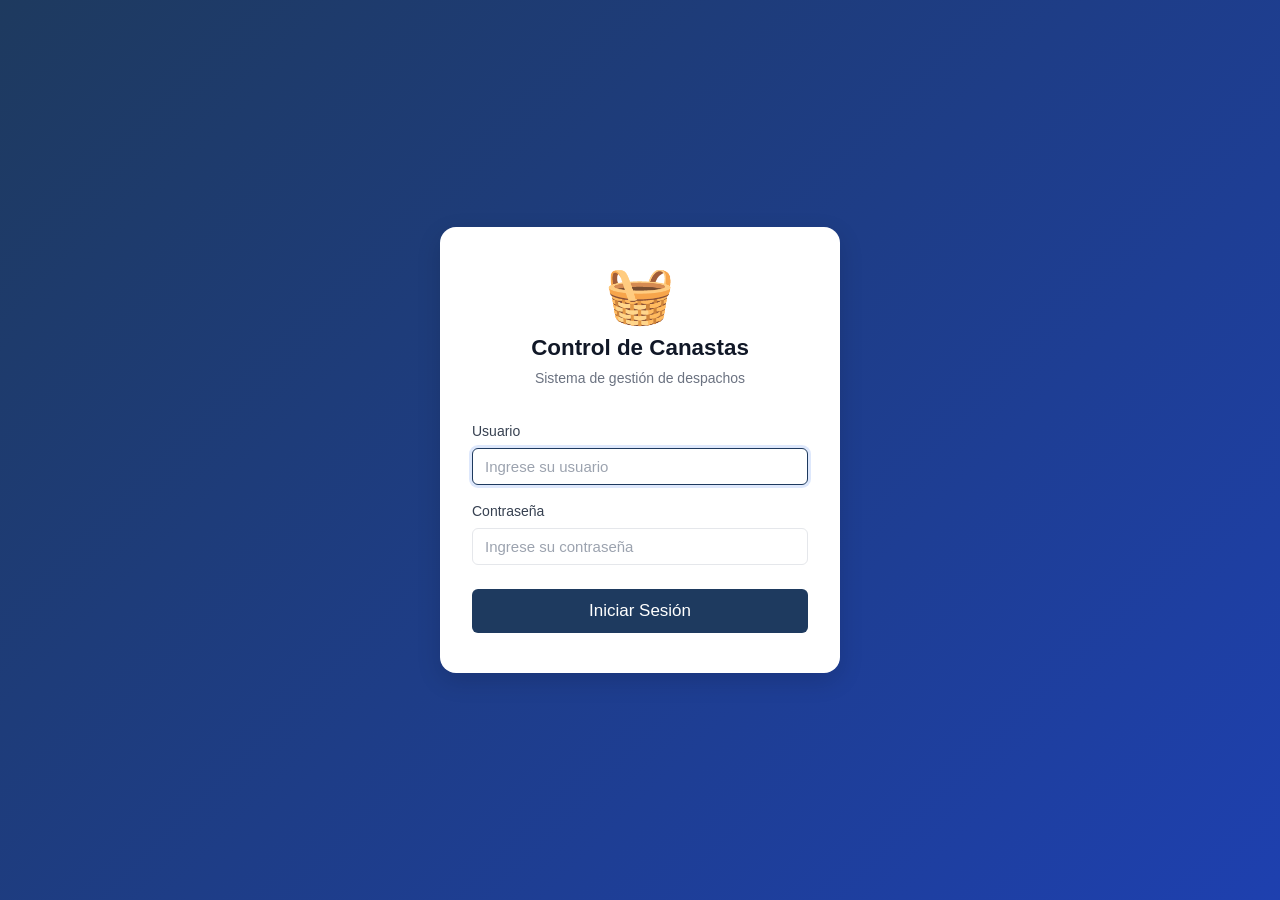
==== canastas-app/index.html @ 9b4b9294 "feat: exportar Excel .xlsx con 3 hojas - despachos coloridos, resumen ejecutivo, ranking conductores" ====
<!DOCTYPE html>
<html lang="es">
<head>
  <meta charset="UTF-8" />
  <meta name="viewport" content="width=device-width, initial-scale=1.0, viewport-fit=cover" />
  <meta name="theme-color" content="#1E3A5F" />
  <meta name="apple-mobile-web-app-capable" content="yes" />
  <meta name="apple-mobile-web-app-status-bar-style" content="black-translucent" />
  <meta name="apple-mobile-web-app-title" content="Canastas" />
  <link rel="manifest" href="manifest.json" />
  <link rel="icon" type="image/svg+xml" href="icons/icon.svg" />
  <link rel="apple-touch-icon" href="icons/icon.svg" />
  <link rel="stylesheet" href="css/style.css" />
  <title>Control de Canastas · Alpina</title>
  <!-- SheetJS para exportación Excel con formato -->
  <script src="https://cdn.sheetjs.com/xlsx-0.20.3/package/dist/xlsx.full.min.js"></script>
</head>
<body>

<!-- LOGIN -->
<div id="login-screen">
  <div class="login-card">
    <div class="login-logo">
      <div class="logo-icon">🧺</div>
      <h1>Control de Canastas</h1>
      <p>Sistema de gestión de despachos</p>
    </div>
    <div id="login-error" class="login-error hidden"></div>
    <form id="login-form" novalidate>
      <div class="form-group">
        <label for="login-username">Usuario</label>
        <input id="login-username" class="form-control" type="text" placeholder="Ingrese su usuario" autocomplete="username" required />
      </div>
      <div class="form-group">
        <label for="login-password">Contraseña</label>
        <input id="login-password" class="form-control" type="password" placeholder="Ingrese su contraseña" autocomplete="current-password" required />
      </div>
      <button type="submit" class="btn btn-primary btn-block btn-lg" style="margin-top:.5rem">Iniciar Sesión</button>
    </form>
  </div>
</div>

<!-- APP -->
<div id="app-screen" class="hidden">

  <header class="topbar">
    <div class="topbar-brand">
      <span class="brand-icon">🧺</span>
      <span>Control de Canastas</span>
    </div>
    <div class="topbar-user">
      <span class="user-name" id="current-user"></span>
      <button id="logout-btn">Salir</button>
    </div>
  </header>

  <div class="app-body">

    <nav class="sidebar">
      <div class="sidebar-label">Principal</div>
      <button class="nav-item" data-nav="dashboard"><span class="nav-icon">📊</span> Dashboard</button>
      <button class="nav-item" data-nav="viajes"><span class="nav-icon">🚛</span> Viajes</button>
      <button class="nav-item" data-nav="retornos"><span class="nav-icon">📥</span> Registrar Retorno</button>
      <div class="nav-separator"></div>
      <div class="sidebar-label">Catálogos</div>
      <button class="nav-item" data-nav="conductores"><span class="nav-icon">🧑‍✈️</span> Conductores</button>
      <button class="nav-item" data-nav="auxiliares"><span class="nav-icon">👷</span> Auxiliares</button>
      <div class="nav-separator"></div>
      <button class="nav-item" data-nav="configuracion"><span class="nav-icon">⚙️</span> Configuración</button>
    </nav>

    <main class="main-content">

      <!-- ── DASHBOARD ── -->
      <section id="section-dashboard" class="section">
        <h2 class="section-title"><span class="section-icon">📊</span> Dashboard</h2>

        <!-- KPIs por tipo de envase -->
        <div class="kpi-row" id="kpi-row"></div>

        <div class="dashboard-grid-2" style="margin-top:1.25rem">
          <!-- Viajes abiertos -->
          <div class="card">
            <div class="card-title-row">
              <span class="card-title">🚛 Viajes sin retorno</span>
              <span class="badge badge-orange" id="dash-abiertos-count">0</span>
            </div>
            <div id="dash-viajes-abiertos"></div>
          </div>
          <!-- Resumen diferencia acumulada -->
          <div class="card">
            <div class="card-title">📉 Diferencia acumulada</div>
            <div id="dash-diferencia"></div>
          </div>
        </div>

        <!-- Últimos 8 viajes -->
        <div class="card" style="margin-top:1rem">
          <div class="card-title">🕐 Últimos despachos</div>
          <div id="dash-ultimos-viajes"></div>
        </div>
      </section>

      <!-- ── VIAJES (DESPACHO) ── -->
      <section id="section-viajes" class="section">
        <div class="section-header-row">
          <h2 class="section-title"><span class="section-icon">🚛</span> Viajes</h2>
          <button id="btn-nuevo-viaje" class="btn btn-primary btn-sm">+ Nuevo despacho</button>
        </div>

        <!-- Filtros -->
        <div class="card" style="margin-bottom:1rem;padding:.875rem 1rem">
          <div class="viajes-filters">
            <div class="form-group" style="margin-bottom:0">
              <label for="vf-desde">Desde</label>
              <input id="vf-desde" class="form-control" type="date" />
            </div>
            <div class="form-group" style="margin-bottom:0">
              <label for="vf-hasta">Hasta</label>
              <input id="vf-hasta" class="form-control" type="date" />
            </div>
            <div class="form-group" style="margin-bottom:0">
              <label for="vf-estado">Estado</label>
              <select id="vf-estado" class="form-control">
                <option value="todos">Todos</option>
                <option value="abierto">Pendiente</option>
                <option value="cerrado">Cerrado</option>
              </select>
            </div>
          </div>
          <div style="display:flex;gap:.5rem;margin-top:.75rem">
            <button id="btn-vf-filtrar" class="btn btn-primary btn-sm">🔍 Filtrar</button>
            <button id="btn-vf-limpiar" class="btn btn-secondary btn-sm">✕ Limpiar</button>
            <button id="btn-vf-csv" class="btn btn-outline btn-sm" style="margin-left:auto">⬇ Excel</button>
          </div>
        </div>

        <!-- Totales -->
        <div id="viajes-totales" class="totales-row"></div>

        <!-- Tabla de viajes -->
        <div class="table-wrapper">
          <table class="data-table viajes-table">
            <thead>
              <tr>
                <th rowspan="2" class="th-vj th-fecha">Fecha</th>
                <th rowspan="2" class="th-vj th-ref">#</th>
                <th rowspan="2" class="th-vj">Conductor</th>
                <th rowspan="2" class="th-vj">Auxiliar</th>
                <th rowspan="2" class="th-vj th-placa">Placa</th>
                <th rowspan="2" class="th-vj th-placa">Remolque</th>
                <th rowspan="2" class="th-vj th-fact"># Factura</th>
                <th colspan="4" class="th-group th-desp">Despachado por Alpina</th>
                <th colspan="4" class="th-group th-ret">Retorno del Distribuidor</th>
                <th colspan="4" class="th-group th-dif">Diferencia</th>
                <th rowspan="2" class="th-vj">Estado</th>
                <th rowspan="2" class="th-vj th-acc"></th>
              </tr>
              <tr>
                <th class="th-sub th-desp">G</th>
                <th class="th-sub th-desp">M</th>
                <th class="th-sub th-desp">P</th>
                <th class="th-sub th-desp">E</th>
                <th class="th-sub th-ret">G</th>
                <th class="th-sub th-ret">M</th>
                <th class="th-sub th-ret">P</th>
                <th class="th-sub th-ret">E</th>
                <th class="th-sub th-dif">G</th>
                <th class="th-sub th-dif">M</th>
                <th class="th-sub th-dif">P</th>
                <th class="th-sub th-dif">E</th>
              </tr>
            </thead>
            <tbody id="viajes-tbody">
              <tr><td colspan="21" class="text-center text-muted">Cargando...</td></tr>
            </tbody>
          </table>
        </div>
      </section>

      <!-- ── RETORNOS ── -->
      <section id="section-retornos" class="section">
        <h2 class="section-title"><span class="section-icon">📥</span> Registrar Retorno</h2>
        <p class="text-muted mb-1">Selecciona un viaje pendiente y registra las canastas devueltas por el distribuidor.</p>

        <!-- Lista de viajes abiertos -->
        <div id="retornos-list"></div>
      </section>

      <!-- ── CONDUCTORES ── -->
      <section id="section-conductores" class="section">
        <h2 class="section-title"><span class="section-icon">🧑‍✈️</span> Conductores</h2>
        <div class="form-group mb-1">
          <input id="search-conductores-input" class="form-control" type="text"
            placeholder="🔍 Buscar por nombre o cédula..." autocomplete="off" style="max-width:360px" />
        </div>
        <div id="conductores-list"></div>
      </section>

      <!-- ── AUXILIARES ── -->
      <section id="section-auxiliares" class="section">
        <h2 class="section-title"><span class="section-icon">👷</span> Auxiliares</h2>
        <div class="form-group mb-1">
          <input id="search-auxiliares-input" class="form-control" type="text"
            placeholder="🔍 Buscar por nombre o cédula..." autocomplete="off" style="max-width:360px" />
        </div>
        <div id="auxiliares-list"></div>
      </section>

      <!-- ── CONFIGURACIÓN ── -->
      <section id="section-configuracion" class="section">
        <h2 class="section-title"><span class="section-icon">⚙️</span> Configuración</h2>
        <div class="config-cols">

          <!-- Inventario teórico inicial -->
          <div class="card">
            <h3 class="card-title">📦 Inventario Teórico Inicial</h3>
            <p class="text-muted mb-1" style="font-size:.8125rem">
              Punto de partida para calcular la diferencia acumulada.
            </p>
            <hr class="divider" />
            <form id="form-inventario-inicial" novalidate>
              <div class="form-row">
                <div class="form-group">
                  <label>Grandes</label>
                  <input id="inv-grandes"  class="form-control" type="number" min="0" value="0" />
                </div>
                <div class="form-group">
                  <label>Medianas</label>
                  <input id="inv-medianas" class="form-control" type="number" min="0" value="0" />
                </div>
                <div class="form-group">
                  <label>Pequeñas</label>
                  <input id="inv-pequenas" class="form-control" type="number" min="0" value="0" />
                </div>
                <div class="form-group">
                  <label>Estibas</label>
                  <input id="inv-estibas"  class="form-control" type="number" min="0" value="0" />
                </div>
              </div>
              <button type="submit" class="btn btn-primary">Guardar inventario</button>
            </form>
          </div>

          <!-- Zona de peligro -->
          <div class="danger-zone">
            <div class="danger-zone-title">⚠️ Zona de peligro</div>
            <p>Elimina todos los viajes y reinicia contadores.</p>
            <button id="btn-reset-viajes" class="btn btn-danger btn-sm">🗑 Reiniciar viajes</button>
          </div>
        </div>
      </section>

    </main>
  </div>

  <!-- Bottom Nav móvil -->
  <nav class="bottom-nav">
    <button class="nav-item" data-nav="dashboard"><span class="nav-icon">📊</span>Dashboard</button>
    <button class="nav-item" data-nav="viajes"><span class="nav-icon">🚛</span>Viajes</button>
    <button class="nav-item" data-nav="retornos"><span class="nav-icon">📥</span>Retorno</button>
    <button class="nav-item" data-nav="conductores"><span class="nav-icon">🧑‍✈️</span>Cond.</button>
    <button class="nav-item" data-nav="auxiliares"><span class="nav-icon">👷</span>Aux.</button>
  </nav>
</div>

<!-- Modal genérico -->
<div id="modal-overlay" class="modal-overlay hidden">
  <div class="modal" role="dialog" aria-modal="true" aria-labelledby="modal-title">
    <div id="modal-title" class="modal-title"></div>
    <div id="modal-body" class="modal-body"></div>
    <div class="modal-footer">
      <button id="modal-cancel" class="btn btn-secondary">Cancelar</button>
      <button id="modal-confirm" class="btn btn-primary">Confirmar</button>
    </div>
  </div>
</div>

<!-- Drawer lateral (para formularios y detalles) -->
<div id="drawer-overlay" class="drawer-overlay hidden">
  <div id="drawer-panel" class="drawer-panel">
    <div class="drawer-header">
      <div id="drawer-title" class="drawer-title"></div>
      <button id="drawer-close" class="drawer-close-btn" aria-label="Cerrar">✕</button>
    </div>
    <div id="drawer-body" class="drawer-body"></div>
  </div>
</div>

<div id="toast-container" aria-live="polite"></div>
<div id="global-spinner" class="hidden"><div class="spinner"></div></div>

<script src="js/db.js"></script>
<script src="js/db-viajes.js"></script>
<script src="js/auth.js"></script>
<script src="js/firma.js"></script>
<script src="js/export-excel.js"></script>
<script src="js/ui.js"></script>
<script src="js/ui-viajes.js"></script>
<script src="js/app.js"></script>
</body>
</html>
---- canastas-app/css/style.css ----
/* ─── Reset & Base ─────────────────────────────────────────────────────────── */
*, *::before, *::after { box-sizing: border-box; margin: 0; padding: 0; }

:root {
  --primary:       #1E3A5F;
  --primary-dark:  #0F1F3D;
  --primary-light: #D1E4F8;
  --accent:        #16A34A;
  --accent-light:  #DCFCE7;
  --danger:        #DC2626;
  --danger-light:  #FEE2E2;
  --warning:       #D97706;
  --warning-light: #FEF3C7;
  --gray-50:       #F9FAFB;
  --gray-100:      #F3F4F6;
  --gray-200:      #E5E7EB;
  --gray-400:      #9CA3AF;
  --gray-500:      #6B7280;
  --gray-600:      #4B5563;
  --gray-700:      #374151;
  --gray-900:      #111827;
  --white:         #FFFFFF;
  --shadow-sm:     0 1px 2px rgba(0,0,0,.06);
  --shadow:        0 2px 8px rgba(0,0,0,.10);
  --shadow-lg:     0 8px 24px rgba(0,0,0,.14);
  --radius:        10px;
  --radius-sm:     6px;
  --nav-height:    64px;
  --sidebar-w:     240px;
  --transition:    0.18s ease;
}

html { font-size: 16px; scroll-behavior: smooth; }

body {
  font-family: -apple-system, BlinkMacSystemFont, 'Segoe UI', Roboto, sans-serif;
  background: var(--gray-100);
  color: var(--gray-900);
  line-height: 1.5;
  min-height: 100vh;
}

img { max-width: 100%; }
button { cursor: pointer; font-family: inherit; }
input, select, textarea { font-family: inherit; }
ul { list-style: none; }

/* ─── Utilities ────────────────────────────────────────────────────────────── */
.hidden       { display: none !important; }
.text-muted   { color: var(--gray-500); font-size: .875rem; }
.text-center  { text-align: center; }
.text-right   { text-align: right; }
.small        { font-size: .8125rem; }
.fw-bold      { font-weight: 600; }
.mt-1         { margin-top: .5rem; }
.mt-2         { margin-top: 1rem; }
.mt-3         { margin-top: 1.5rem; }
.mb-1         { margin-bottom: .5rem; }

/* ─── Buttons ──────────────────────────────────────────────────────────────── */
.btn {
  display: inline-flex; align-items: center; gap: .375rem;
  padding: .5rem 1.25rem;
  border: none; border-radius: var(--radius-sm);
  font-size: .9375rem; font-weight: 500;
  transition: background var(--transition), opacity var(--transition), transform .1s;
  text-decoration: none;
}
.btn:active { transform: scale(.97); }
.btn:disabled { opacity: .55; cursor: not-allowed; }

.btn-primary   { background: var(--primary); color: var(--white); }
.btn-primary:hover { background: var(--primary-dark); }

.btn-secondary { background: var(--gray-200); color: var(--gray-700); }
.btn-secondary:hover { background: var(--gray-300, #D1D5DB); }

.btn-danger    { background: var(--danger); color: var(--white); }
.btn-danger:hover { opacity: .88; }

.btn-success   { background: var(--accent); color: var(--white); }
.btn-success:hover { opacity: .88; }

.btn-outline   { background: transparent; color: var(--primary); border: 1.5px solid var(--primary); }
.btn-outline:hover { background: var(--primary-light); }

.btn-sm  { padding: .3125rem .75rem; font-size: .8125rem; }
.btn-lg  { padding: .75rem 1.75rem; font-size: 1.0625rem; }
.btn-block { width: 100%; justify-content: center; }

/* ─── Badges ───────────────────────────────────────────────────────────────── */
.badge {
  display: inline-block;
  padding: .2em .65em;
  border-radius: 99px;
  font-size: .75rem; font-weight: 600;
  letter-spacing: .01em; white-space: nowrap;
}
.badge-blue   { background: var(--primary-light); color: var(--primary-dark); }
.badge-green  { background: var(--accent-light);  color: #15803D; }
.badge-orange { background: var(--warning-light); color: #92400E; }
.badge-red    { background: var(--danger-light);  color: #991B1B; }
.badge-gray   { background: var(--gray-200);      color: var(--gray-600); }

/* ─── Cards ────────────────────────────────────────────────────────────────── */
.card {
  background: var(--white);
  border-radius: var(--radius);
  box-shadow: var(--shadow);
  padding: 1.25rem;
}
.card-title {
  font-size: 1rem; font-weight: 600;
  color: var(--gray-700); margin-bottom: .875rem;
}

/* ─── Forms ────────────────────────────────────────────────────────────────── */
.form-group {
  display: flex; flex-direction: column; gap: .375rem;
  margin-bottom: 1rem;
}
.form-group label {
  font-size: .875rem; font-weight: 500; color: var(--gray-700);
}
.form-control {
  width: 100%; padding: .5625rem .75rem;
  border: 1.5px solid var(--gray-200);
  border-radius: var(--radius-sm);
  font-size: .9375rem; color: var(--gray-900);
  background: var(--white);
  transition: border-color var(--transition), box-shadow var(--transition);
}
.form-control:focus {
  outline: none; border-color: var(--primary);
  box-shadow: 0 0 0 3px rgba(37,99,235,.15);
}
.form-control::placeholder { color: var(--gray-400); }
textarea.form-control { resize: vertical; min-height: 80px; }

.field-info {
  font-size: .8125rem; padding: .4375rem .75rem;
  background: var(--primary-light); color: var(--primary-dark);
  border-radius: var(--radius-sm); border-left: 3px solid var(--primary);
}

/* ─── Autocomplete ─────────────────────────────────────────────────────────── */
.autocomplete-wrapper {
  position: relative;
  width: 100%;
}
.autocomplete-dropdown {
  position: absolute;
  top: calc(100% + 4px);
  left: 0;
  right: 0;
  max-height: 240px;
  overflow-y: auto;
  background: var(--white);
  border: 1.5px solid var(--primary);
  border-radius: var(--radius-sm);
  box-shadow: var(--shadow-lg);
  z-index: 500;
}
.autocomplete-item {
  padding: .625rem .875rem;
  cursor: pointer;
  display: flex;
  justify-content: space-between;
  align-items: center;
  border-bottom: 1px solid var(--gray-100);
  transition: background var(--transition);
}
.autocomplete-item:last-child {
  border-bottom: none;
}
.autocomplete-item:hover, .autocomplete-item.active-item {
  background: var(--primary-light);
}
.autocomplete-item .item-nombre {
  font-weight: 600;
  color: var(--gray-900);
  font-size: .9375rem;
}
.autocomplete-item .item-cedula {
  font-size: .8125rem;
  color: var(--gray-500);
  background: var(--gray-100);
  padding: 2px 6px;
  border-radius: 4px;
}
.autocomplete-no-results {
  padding: .75rem;
  color: var(--gray-500);
  font-size: .875rem;
  text-align: center;
}

/* ─── Login Screen ─────────────────────────────────────────────────────────── */
#login-screen {
  min-height: 100vh; display: flex; align-items: center; justify-content: center;
  background: linear-gradient(135deg, var(--primary) 0%, #1E40AF 100%);
  padding: 1.5rem;
}
.login-card {
  width: 100%; max-width: 400px;
  background: var(--white); border-radius: 16px;
  box-shadow: var(--shadow-lg); padding: 2.5rem 2rem;
}
.login-logo {
  text-align: center; margin-bottom: 2rem;
}
.login-logo .logo-icon {
  font-size: 3.5rem; line-height: 1;
}
.login-logo h1 {
  font-size: 1.4rem; font-weight: 700;
  color: var(--gray-900); margin-top: .5rem;
}
.login-logo p {
  font-size: .875rem; color: var(--gray-500); margin-top: .25rem;
}
.login-error {
  background: var(--danger-light); color: #991B1B;
  border-radius: var(--radius-sm); padding: .625rem .875rem;
  font-size: .875rem; margin-bottom: 1rem;
  border-left: 3px solid var(--danger);
}

/* ─── App Layout ───────────────────────────────────────────────────────────── */
#app-screen { min-height: 100vh; display: flex; flex-direction: column; }

/* Top bar */
.topbar {
  position: sticky; top: 0; z-index: 100;
  background: var(--primary);
  color: var(--white);
  display: flex; align-items: center; justify-content: space-between;
  padding: 0 1rem; height: 56px;
  box-shadow: var(--shadow);
}
.topbar-brand {
  display: flex; align-items: center; gap: .625rem;
  font-size: 1.1rem; font-weight: 700;
}
.topbar-brand .brand-icon { font-size: 1.5rem; }
.topbar-user {
  display: flex; align-items: center; gap: .75rem;
  font-size: .875rem;
}
.topbar-user .user-name {
  background: rgba(255,255,255,.15);
  border-radius: 99px; padding: .2em .75em;
}
#logout-btn {
  background: rgba(255,255,255,.15); color: var(--white);
  border: 1.5px solid rgba(255,255,255,.35);
  padding: .3125rem .875rem; border-radius: var(--radius-sm);
  font-size: .8125rem; font-weight: 500;
  transition: background var(--transition);
}
#logout-btn:hover { background: rgba(255,255,255,.25); }

/* ─── Main layout: mobile-first ────────────────────────────────────────────── */
.app-body {
  flex: 1; display: flex;
  padding-bottom: var(--nav-height); /* room for bottom nav */
}
.main-content {
  flex: 1; overflow-y: auto;
  padding: 1.25rem 1rem 1.5rem;
  max-width: 900px; width: 100%;
  margin: 0 auto;
}

/* ─── Bottom navigation (mobile) ──────────────────────────────────────────── */
.bottom-nav {
  position: fixed; bottom: 0; left: 0; right: 0; z-index: 200;
  height: var(--nav-height);
  background: var(--white);
  border-top: 1.5px solid var(--gray-200);
  display: flex; align-items: stretch;
  box-shadow: 0 -2px 12px rgba(0,0,0,.08);
}
.bottom-nav .nav-item {
  flex: 1; display: flex; flex-direction: column;
  align-items: center; justify-content: center;
  gap: .2rem; padding: .375rem .25rem;
  background: none; border: none; color: var(--gray-500);
  font-size: .6875rem; font-weight: 500;
  transition: color var(--transition), background var(--transition);
  border-top: 3px solid transparent;
}
.bottom-nav .nav-item .nav-icon { font-size: 1.35rem; line-height: 1; }
.bottom-nav .nav-item.active {
  color: var(--primary);
  border-top-color: var(--primary);
  background: var(--primary-light);
}

/* ─── Desktop sidebar (≥768px) ─────────────────────────────────────────────── */
@media (min-width: 768px) {
  .app-body { padding-bottom: 0; }
  .bottom-nav { display: none; }

  .sidebar {
    display: flex !important;
    flex-direction: column;
    width: var(--sidebar-w); min-height: calc(100vh - 56px);
    background: var(--white); border-right: 1.5px solid var(--gray-200);
    padding: 1.25rem 0; position: sticky; top: 56px; align-self: flex-start;
    max-height: calc(100vh - 56px); overflow-y: auto;
  }
  .sidebar .nav-item {
    display: flex; align-items: center; gap: .75rem;
    padding: .75rem 1.25rem; margin: .125rem .5rem;
    border-radius: var(--radius-sm);
    background: none; border: none; color: var(--gray-600);
    font-size: .9375rem; font-weight: 500; text-align: left; width: calc(100% - 1rem);
    transition: background var(--transition), color var(--transition);
    cursor: pointer;
  }
  .sidebar .nav-item .nav-icon { font-size: 1.2rem; }
  .sidebar .nav-item:hover { background: var(--gray-100); color: var(--gray-900); }
  .sidebar .nav-item.active { background: var(--primary-light); color: var(--primary-dark); font-weight: 600; }
  .sidebar .nav-separator {
    height: 1px; background: var(--gray-200); margin: .75rem 1rem;
  }
  .sidebar-label {
    font-size: .6875rem; font-weight: 700; letter-spacing: .08em;
    text-transform: uppercase; color: var(--gray-400);
    padding: .5rem 1.25rem .25rem;
  }

  .main-content { padding: 1.75rem 2rem; }
}

/* ─── Sidebar hidden on mobile ─────────────────────────────────────────────── */
.sidebar { display: none; }

/* ─── Sections ─────────────────────────────────────────────────────────────── */
.section { display: none; animation: fadeIn .2s ease; }
.section.active { display: block; }

@keyframes fadeIn { from { opacity: 0; transform: translateY(6px); } to { opacity: 1; transform: none; } }

.section-title {
  font-size: 1.375rem; font-weight: 700; color: var(--gray-900);
  margin-bottom: 1.25rem; display: flex; align-items: center; gap: .5rem;
}
.section-title .section-icon { font-size: 1.5rem; }

/* ─── Dashboard ────────────────────────────────────────────────────────────── */
.stats-grid {
  display: grid;
  grid-template-columns: repeat(2, 1fr);
  gap: .875rem; margin-bottom: 1.25rem;
}
@media (min-width: 600px) { .stats-grid { grid-template-columns: repeat(4, 1fr); } }

.stat-card {
  background: var(--white); border-radius: var(--radius);
  box-shadow: var(--shadow); padding: 1.125rem;
  display: flex; flex-direction: column; gap: .375rem;
  border-top: 4px solid transparent;
}
.stat-card.bodega   { border-top-color: var(--accent); }
.stat-card.auxiliar { border-top-color: var(--primary); }
.stat-card.cliente  { border-top-color: var(--warning); }
.stat-card.total    { border-top-color: var(--gray-400); }

.stat-label { font-size: .75rem; font-weight: 600; text-transform: uppercase;
  letter-spacing: .04em; color: var(--gray-500); }
.stat-value { font-size: 2rem; font-weight: 700; line-height: 1; color: var(--gray-900); }
.stat-sub   { font-size: .75rem; color: var(--gray-500); }

.dashboard-grid {
  display: grid; grid-template-columns: 1fr; gap: 1rem;
}
@media (min-width: 700px) { .dashboard-grid { grid-template-columns: 1fr 1fr; } }

.breakdown-row {
  display: flex; align-items: center; justify-content: space-between;
  padding: .5rem 0; border-bottom: 1px solid var(--gray-100);
}
.breakdown-row:last-child { border-bottom: none; }
.breakdown-name { font-size: .9rem; color: var(--gray-700); }

/* Recent movements */
.movement-row {
  display: grid; grid-template-columns: auto 1fr auto;
  gap: .5rem; align-items: center;
  padding: .625rem 0; border-bottom: 1px solid var(--gray-100);
}
.movement-row:last-child { border-bottom: none; }
.movement-ref  { font-size: .75rem; font-weight: 600; color: var(--gray-500); white-space: nowrap; }
.movement-info { display: flex; align-items: center; gap: .5rem; flex-wrap: wrap; }
.movement-responsable { font-size: .875rem; color: var(--gray-700); }
.movement-meta { display: flex; flex-direction: column; align-items: flex-end; gap: .125rem; }
.movement-cantidad { font-weight: 600; font-size: .9375rem; }
.movement-fecha { font-size: .75rem; }

/* ─── Movimiento tabs ──────────────────────────────────────────────────────── */
.mov-tabs {
  display: flex; gap: .375rem; flex-wrap: wrap; margin-bottom: 1.25rem;
}
.mov-tab {
  flex: 1; min-width: 120px; padding: .5rem .75rem;
  background: var(--gray-100); border: 1.5px solid var(--gray-200);
  border-radius: var(--radius-sm); font-size: .8125rem; font-weight: 500;
  color: var(--gray-600); text-align: center; cursor: pointer;
  transition: all var(--transition);
}
.mov-tab:hover { background: var(--gray-200); }
.mov-tab.active {
  background: var(--primary); border-color: var(--primary);
  color: var(--white);
}
.mov-tab .tab-icon { display: block; font-size: 1.25rem; margin-bottom: .125rem; }

/* ─── Auxiliares section ───────────────────────────────────────────────────── */
#auxiliares-list {
  display: grid;
  grid-template-columns: repeat(auto-fill, minmax(220px, 1fr));
  gap: .625rem;
}

/* Tarjeta auxiliar compacta */
.auxiliar-card {
  border-radius: var(--radius-sm);
  background: var(--white);
  box-shadow: var(--shadow-sm);
  overflow: hidden;
  cursor: pointer;
  transition: box-shadow var(--transition), transform var(--transition), border-color var(--transition);
  border: 1.5px solid var(--gray-200);
}
.auxiliar-card:hover {
  box-shadow: 0 4px 16px rgba(37,99,235,.14);
  transform: translateY(-1px);
  border-color: var(--primary);
}
.auxiliar-card.inactive { opacity: .6; }
.auxiliar-card.inactive:hover { border-color: var(--gray-400); box-shadow: var(--shadow-sm); transform: none; }

/* Franja de color superior por semáforo */
.auxiliar-card-bar {
  height: 3px;
  background: var(--gray-200);
}
.auxiliar-card-bar.bar-green  { background: #22C55E; }
.auxiliar-card-bar.bar-yellow { background: #F59E0B; }
.auxiliar-card-bar.bar-red    { background: #EF4444; }
.auxiliar-card-bar.bar-gray   { background: var(--gray-300, #D1D5DB); }

.auxiliar-card-body {
  padding: .625rem .75rem .5rem;
}
.auxiliar-card-top {
  display: flex; justify-content: space-between; align-items: flex-start;
  gap: .375rem; margin-bottom: .375rem;
}
.auxiliar-nombre {
  font-weight: 600; font-size: .875rem; color: var(--gray-900);
  line-height: 1.3; word-break: break-word;
}
.auxiliar-cedula {
  font-size: .72rem; color: var(--gray-400); margin-top: .1rem;
}
.auxiliar-stats {
  display: flex; align-items: center; gap: .375rem; flex-wrap: wrap;
  margin-bottom: .25rem;
}
.aux-stat-canastas {
  display: inline-flex; align-items: center; gap: .25rem;
  background: var(--primary-light); color: var(--primary-dark);
  border-radius: 99px; padding: .15rem .55rem;
  font-size: .72rem; font-weight: 600;
}
.aux-stat-canastas.sin-canastas {
  background: var(--gray-100); color: var(--gray-500);
}
.aux-stat-dias {
  font-size: .7rem; color: var(--gray-400);
}
.auxiliar-card-footer {
  display: flex; align-items: center; justify-content: space-between;
  padding: .4rem .75rem;
  border-top: 1px solid var(--gray-100);
  background: var(--gray-50);
  gap: .375rem;
}
.aux-ver-historial {
  font-size: .7rem; color: var(--primary); font-weight: 500;
}
.auxiliar-actions { display: flex; gap: .25rem; }

/* ─── Drawer historial auxiliar ─────────────────────────────────────────────── */
.aux-drawer-overlay {
  position: fixed; inset: 0; z-index: 900;
  background: rgba(0,0,0,.35);
  animation: fadeIn .18s ease;
}
.aux-drawer {
  position: fixed; top: 0; right: 0; bottom: 0; z-index: 901;
  width: min(520px, 100vw);
  background: var(--white);
  display: flex; flex-direction: column;
  box-shadow: -8px 0 32px rgba(0,0,0,.16);
  animation: drawerIn .22s ease;
}
@keyframes drawerIn {
  from { transform: translateX(100%); }
  to   { transform: translateX(0); }
}

.aux-drawer-header {
  padding: 1.25rem 1.375rem 1rem;
  background: linear-gradient(135deg, var(--primary) 0%, var(--primary-dark) 100%);
  color: var(--white);
  flex-shrink: 0;
}
.aux-drawer-header-top {
  display: flex; align-items: center; justify-content: space-between; gap: .75rem;
  margin-bottom: .75rem;
}
.aux-drawer-close {
  background: rgba(255,255,255,.2); border: none; color: var(--white);
  width: 32px; height: 32px; border-radius: 50%;
  display: flex; align-items: center; justify-content: center;
  font-size: 1rem; cursor: pointer; flex-shrink: 0;
  transition: background var(--transition);
}
.aux-drawer-close:hover { background: rgba(255,255,255,.35); }

.aux-drawer-nombre {
  font-size: 1.125rem; font-weight: 700; line-height: 1.2;
}
.aux-drawer-cedula {
  font-size: .8rem; opacity: .8;
}

.aux-drawer-chips {
  display: flex; flex-wrap: wrap; gap: .5rem;
}
.aux-chip {
  display: inline-flex; align-items: center; gap: .3rem;
  background: rgba(255,255,255,.18); border-radius: 99px;
  padding: .25rem .75rem; font-size: .78rem; font-weight: 500;
  color: var(--white);
}

.aux-drawer-body {
  flex: 1; overflow-y: auto; padding: 1rem 1.375rem;
}

.aux-drawer-empty {
  display: flex; flex-direction: column; align-items: center;
  justify-content: center; gap: .75rem;
  padding: 3rem 1rem; color: var(--gray-400);
  text-align: center;
}
.aux-drawer-empty-icon { font-size: 3rem; }

/* Timeline de movimientos */
.aux-timeline { display: flex; flex-direction: column; gap: 0; }

.aux-tl-item {
  display: flex; gap: .875rem;
  padding-bottom: 1rem;
  position: relative;
}
.aux-tl-item:not(:last-child)::before {
  content: '';
  position: absolute;
  left: 16px; top: 32px; bottom: 0;
  width: 2px;
  background: var(--gray-200);
}

.aux-tl-icon {
  width: 34px; height: 34px;
  border-radius: 50%; flex-shrink: 0;
  display: flex; align-items: center; justify-content: center;
  font-size: 1rem; position: relative; z-index: 1;
}
.aux-tl-icon.tipo-salida_auxiliar  { background: #DBEAFE; color: var(--primary); }
.aux-tl-icon.tipo-entrada_auxiliar { background: var(--accent-light); color: #15803D; }
.aux-tl-icon.tipo-entrada_cliente  { background: var(--warning-light); color: #92400E; }
.aux-tl-icon.tipo-salida_cliente   { background: var(--danger-light); color: #991B1B; }
.aux-tl-icon.tipo-anulado          { background: var(--gray-100); color: var(--gray-400); }

.aux-tl-content { flex: 1; min-width: 0; }

.aux-tl-top {
  display: flex; align-items: flex-start; justify-content: space-between;
  gap: .5rem; flex-wrap: wrap; margin-bottom: .25rem;
}
.aux-tl-tipo {
  font-weight: 600; font-size: .875rem; color: var(--gray-900);
  line-height: 1.3;
}
.aux-tl-cant {
  font-size: .875rem; font-weight: 700;
  background: var(--gray-100); border-radius: 99px;
  padding: .125rem .625rem; flex-shrink: 0;
  color: var(--gray-700);
}
.aux-tl-ref {
  font-size: .7rem; font-family: monospace; color: var(--gray-400);
  font-weight: 600; margin-bottom: .25rem;
}
.aux-tl-meta {
  font-size: .78rem; color: var(--gray-500);
  display: flex; align-items: center; gap: .5rem; flex-wrap: wrap;
}
.aux-tl-notas {
  font-size: .78rem; color: var(--gray-500);
  font-style: italic; margin-top: .2rem;
  overflow: hidden; text-overflow: ellipsis; white-space: nowrap;
}
.aux-tl-anulado-badge {
  font-size: .68rem; background: var(--danger-light); color: #991B1B;
  border-radius: 4px; padding: .1rem .4rem; font-weight: 600;
}

/* Agrupación por fecha */
.aux-tl-date-group { margin-bottom: .25rem; margin-top: .875rem; }
.aux-tl-date-label {
  font-size: .72rem; font-weight: 700; text-transform: uppercase;
  letter-spacing: .07em; color: var(--gray-400);
  padding-bottom: .375rem;
  border-bottom: 1px solid var(--gray-200);
  margin-bottom: .75rem;
}

/* ─── Historial table ──────────────────────────────────────────────────────── */
.historial-filters {
  display: grid; grid-template-columns: 1fr 1fr; gap: .75rem; margin-bottom: 1rem;
}
@media (min-width: 600px) { .historial-filters { grid-template-columns: repeat(4, 1fr); } }

.historial-actions {
  display: flex; align-items: center; justify-content: space-between; flex-wrap: wrap;
  gap: .5rem; margin-bottom: .875rem;
}
.table-wrapper { overflow-x: auto; border-radius: var(--radius); box-shadow: var(--shadow); }
.data-table {
  width: 100%; border-collapse: collapse;
  background: var(--white); font-size: .8125rem;
  table-layout: fixed;
}
.data-table th {
  background: var(--gray-50); color: var(--gray-500);
  font-size: .7rem; font-weight: 700; text-transform: uppercase;
  letter-spacing: .05em; padding: .625rem .75rem; text-align: left;
  border-bottom: 2px solid var(--gray-200); white-space: nowrap;
}
.data-table td {
  padding: .625rem .75rem; border-bottom: 1px solid var(--gray-100);
  color: var(--gray-700); vertical-align: middle;
  overflow: hidden; text-overflow: ellipsis; white-space: nowrap;
}
.data-table tr:last-child td { border-bottom: none; }
.data-table tr:hover td { background: var(--gray-50); }

/* Anchos fijos de columnas */
.col-ref    { width: 130px; }
.col-fecha  { width: 120px; }
.col-tipo   { width: 140px; }
.col-cant   { width: 58px; text-align: center !important; }
.col-aux    { width: 140px; }
.col-cliente{ width: 110px; }
.col-notas  { }
.col-acc    { width: 64px; text-align: center !important; }

/* Celda referencia */
.col-ref .ref-number { font-family: monospace; font-size: .72rem; font-weight: 700; color: var(--gray-500); }
.ref-tags { display: flex; gap: .25rem; flex-wrap: wrap; margin-top: .2rem; }

/* Tags compactos (anulado / contrapartida) */
.hist-tag {
  display: inline-block; font-size: .6rem; font-weight: 700;
  border-radius: 3px; padding: .1rem .35rem; line-height: 1.4;
}
.hist-tag-anulado { background: var(--danger-light); color: #991B1B; }
.hist-tag-contra  { background: var(--gray-200); color: var(--gray-600); }

/* ─── Configuración ────────────────────────────────────────────────────────── */
.config-section { max-width: 480px; }
.danger-zone {
  border: 1.5px solid var(--danger-light); border-radius: var(--radius);
  padding: 1.25rem; margin-top: 1.5rem;
}
.danger-zone-title {
  color: var(--danger); font-weight: 600; font-size: 1rem; margin-bottom: .5rem;
}
.danger-zone p { font-size: .875rem; color: var(--gray-600); margin-bottom: 1rem; }

/* ─── Modal ────────────────────────────────────────────────────────────────── */
.modal-overlay {
  position: fixed; inset: 0; z-index: 1000;
  background: rgba(0,0,0,.45);
  display: flex; align-items: center; justify-content: center;
  padding: 1rem;
  animation: fadeIn .15s ease;
}
.modal {
  background: var(--white); border-radius: var(--radius);
  box-shadow: var(--shadow-lg); width: 100%; max-width: 440px;
  padding: 1.75rem;
  animation: slideUp .18s ease;
}
@keyframes slideUp { from { transform: translateY(20px); opacity: 0; } to { transform: none; opacity: 1; } }

.modal-title { font-size: 1.125rem; font-weight: 700; margin-bottom: 1rem; color: var(--gray-900); }
.modal-body  { font-size: .9375rem; color: var(--gray-700); margin-bottom: 1.5rem; line-height: 1.6; }
.modal-footer { display: flex; gap: .625rem; justify-content: flex-end; }

/* ─── Toast notifications ──────────────────────────────────────────────────── */
#toast-container {
  position: fixed; bottom: calc(var(--nav-height) + 1rem); right: 1rem; z-index: 2000;
  display: flex; flex-direction: column; gap: .5rem;
  max-width: 340px; width: calc(100vw - 2rem);
}
@media (min-width: 768px) { #toast-container { bottom: 1.5rem; } }

.toast {
  display: flex; align-items: flex-start; gap: .625rem;
  background: var(--white); border-radius: var(--radius-sm);
  box-shadow: var(--shadow-lg); padding: .875rem 1rem;
  border-left: 4px solid var(--gray-400);
  opacity: 0; transform: translateX(20px);
  transition: opacity .25s ease, transform .25s ease;
}
.toast.toast-show { opacity: 1; transform: none; }

.toast-success { border-left-color: var(--accent); }
.toast-error   { border-left-color: var(--danger); }
.toast-info    { border-left-color: var(--primary); }

.toast-icon {
  font-size: 1rem; font-weight: 700; flex-shrink: 0; margin-top: .0625rem;
}
.toast-success .toast-icon { color: var(--accent); }
.toast-error   .toast-icon { color: var(--danger); }
.toast-info    .toast-icon { color: var(--primary); }

.toast-message { font-size: .875rem; color: var(--gray-700); line-height: 1.4; }

/* ─── Global spinner ───────────────────────────────────────────────────────── */
#global-spinner {
  position: fixed; inset: 0; z-index: 3000;
  background: rgba(255,255,255,.75);
  display: flex; align-items: center; justify-content: center;
}
.spinner {
  width: 44px; height: 44px;
  border: 4px solid var(--gray-200);
  border-top-color: var(--primary);
  border-radius: 50%;
  animation: spin .75s linear infinite;
}
@keyframes spin { to { transform: rotate(360deg); } }

/* ─── Misc ─────────────────────────────────────────────────────────────────── */
.filter-row { display: flex; gap: .5rem; align-items: flex-end; flex-wrap: wrap; }

.form-row {
  display: grid; grid-template-columns: 1fr 1fr; gap: .875rem;
}
@media (max-width: 480px) { .form-row { grid-template-columns: 1fr; } }

hr.divider { border: none; border-top: 1.5px solid var(--gray-200); margin: 1.25rem 0; }

.empty-state {
  text-align: center; padding: 3rem 1rem; color: var(--gray-500);
}
.empty-state .empty-icon { font-size: 3rem; display: block; margin-bottom: .75rem; }

/* ─── Semáforo de canastas ──────────────────────────────────────────────────── */
.semaforo {
  display: inline-block;
  width: 11px; height: 11px;
  border-radius: 50%;
  margin-right: .35rem;
  flex-shrink: 0;
  vertical-align: middle;
  border: 1.5px solid rgba(0,0,0,.12);
}
.semaforo-green  { background: #22C55E; }
.semaforo-yellow { background: #F59E0B; }
.semaforo-red    { background: #EF4444; }
.semaforo-gray   { background: #9CA3AF; }

.semaforo-legend {
  display: flex; gap: 1rem; flex-wrap: wrap;
  font-size: .78rem; color: var(--gray-500);
  margin-bottom: 1rem; align-items: center;
}
.semaforo-legend span { display: flex; align-items: center; }

/* ─── Búsqueda de auxiliar ──────────────────────────────────────────────────── */
.aux-search {
  margin-bottom: .375rem;
  background: var(--gray-50);
}

/* ─── Paginación ────────────────────────────────────────────────────────────── */
.pagination {
  display: flex; align-items: center; justify-content: center;
  gap: .75rem; flex-wrap: wrap;
}
.page-info {
  font-size: .875rem; color: var(--gray-500);
  white-space: nowrap;
}

/* ─── Modal de firma ────────────────────────────────────────────────────────── */
.firma-overlay {
  position: fixed; inset: 0; z-index: 2000;
  background: rgba(0,0,0,.6);
  display: flex; align-items: center; justify-content: center;
  padding: 1rem;
  animation: fadeIn .15s ease;
}

.firma-modal {
  background: var(--white);
  border-radius: 16px;
  box-shadow: var(--shadow-lg);
  width: 100%; max-width: 480px;
  overflow: hidden;
  animation: slideUp .2s ease;
}

.firma-header {
  padding: 1.25rem 1.5rem 1rem;
  background: var(--gray-50);
  border-bottom: 1px solid var(--gray-200);
}
.firma-header-top {
  display: flex; align-items: center; gap: .75rem;
  margin-bottom: .5rem;
}
.firma-emoji { font-size: 2rem; line-height: 1; }
.firma-titulo    { font-size: 1.1rem; font-weight: 700; color: var(--gray-900); }
.firma-subtitulo { font-size: .8rem; color: var(--gray-500); font-family: monospace; }
.firma-aux-nombre {
  font-size: 1.25rem; font-weight: 600; color: var(--primary);
  margin-bottom: .25rem;
}
.firma-instruccion { font-size: .8125rem; color: var(--gray-500); }

.firma-canvas-wrap {
  position: relative;
  height: 220px;
  background: var(--white);
  border-bottom: 1px solid var(--gray-200);
  cursor: crosshair;
}

.firma-canvas {
  display: block;
  width: 100%; height: 100%;
  touch-action: none;
}

.firma-placeholder {
  position: absolute; inset: 0;
  display: flex; align-items: center; justify-content: center;
  font-size: 1.5rem; color: var(--gray-300);
  pointer-events: none;
  user-select: none;
}

.firma-actions {
  display: flex; gap: .5rem; padding: 1rem 1.25rem;
  justify-content: flex-end; flex-wrap: wrap;
  background: var(--gray-50);
}

/* ─── Filas anuladas en historial ───────────────────────────────────────────── */
.fila-anulada td {
  text-decoration: line-through;
  opacity: .55;
  background: var(--danger-light) !important;
}
.fila-espejo td {
  background: #F0FDF4 !important;
  font-style: italic;
}

/* ─── Botones de acción en historial ────────────────────────────────────────── */
.btn-firma, .btn-anular {
  display: inline-flex; align-items: center; justify-content: center;
  width: 26px; height: 26px;
  border: none; border-radius: var(--radius-sm);
  cursor: pointer; font-size: .8125rem;
  transition: background var(--transition);
}
.btn-firma  { background: var(--primary-light); color: var(--primary); }
.btn-firma:hover  { background: #BFDBFE; }
.btn-anular { background: var(--danger-light); color: var(--danger); margin-left: .25rem; }
.btn-anular:hover { background: #FECACA; }

/* ═══════════════════════════════════════════════════════════════
   VIAJES v2.0
   ═══════════════════════════════════════════════════════════════ */

/* ─── Helpers ──────────────────────────────────────────────────── */
.neg  { color: #DC2626; font-weight: 600; }
.pos  { color: #16A34A; font-weight: 600; }

/* ─── Section header con botón ─────────────────────────────────── */
.section-header-row {
  display: flex; align-items: center; justify-content: space-between;
  flex-wrap: wrap; gap: .75rem; margin-bottom: 1.25rem;
}
.section-header-row .section-title { margin-bottom: 0; }

/* ─── KPI cards tipo envase ─────────────────────────────────────── */
.kpi-row {
  display: grid; grid-template-columns: repeat(4, 1fr); gap: .75rem;
}
@media (max-width: 600px) { .kpi-row { grid-template-columns: repeat(2, 1fr); } }

.kpi-card {
  border-radius: var(--radius-sm); padding: .875rem 1rem;
  background: var(--white); box-shadow: var(--shadow-sm);
  border-left: 4px solid var(--gray-300, #D1D5DB);
  display: flex; flex-direction: column; gap: .2rem;
}
.kpi-grandes  { border-left-color: #2563EB; }
.kpi-medianas { border-left-color: #16A34A; }
.kpi-pequenas { border-left-color: #D97706; }
.kpi-estibas  { border-left-color: #7C3AED; }

.kpi-label { font-size: .7rem; font-weight: 700; text-transform: uppercase;
  letter-spacing: .05em; color: var(--gray-500); }
.kpi-value { font-size: 1.75rem; font-weight: 700; line-height: 1; color: var(--gray-900); }
.kpi-sub   { font-size: .7rem; color: var(--gray-400); }

/* ─── Dashboard grid ────────────────────────────────────────────── */
.dashboard-grid-2 {
  display: grid; grid-template-columns: 1fr; gap: 1rem;
}
@media (min-width: 700px) { .dashboard-grid-2 { grid-template-columns: 1fr 1fr; } }

.card-title-row {
  display: flex; align-items: center; justify-content: space-between;
  margin-bottom: .875rem;
}
.card-title-row .card-title { margin-bottom: 0; }

.viaje-abierto-row, .viaje-dash-row {
  display: flex; justify-content: space-between; align-items: center;
  padding: .4rem 0; border-bottom: 1px solid var(--gray-100); font-size: .875rem;
}
.viaje-abierto-row:last-child, .viaje-dash-row:last-child { border-bottom: none; }
.viaje-dash-left { flex: 1; min-width: 0; }

.dif-item { display: flex; align-items: center; gap: .375rem;
  font-size: .875rem; padding: .25rem 0; }
.dif-label { color: var(--gray-500); }
.dif-val   { font-weight: 700; }

/* ─── Filtros viajes ────────────────────────────────────────────── */
.viajes-filters {
  display: grid; grid-template-columns: 1fr 1fr; gap: .75rem;
}
@media (min-width: 600px) { .viajes-filters { grid-template-columns: repeat(3, 1fr); } }

/* ─── Totales ───────────────────────────────────────────────────── */
.totales-row {
  display: flex; flex-wrap: wrap; gap: .625rem; margin-bottom: .875rem;
}
.totales-card {
  background: var(--white); border-radius: var(--radius-sm);
  box-shadow: var(--shadow-sm); padding: .625rem .875rem;
  min-width: 160px; border-left: 3px solid var(--gray-300, #D1D5DB);
}
.totales-dif { border-left-color: var(--warning); }
.totales-label { font-size: .7rem; font-weight: 700; text-transform: uppercase;
  letter-spacing: .04em; color: var(--gray-500); margin-bottom: .3rem; }
.totales-grid {
  display: flex; gap: .625rem; flex-wrap: wrap; font-size: .8125rem;
}

/* ─── Tabla de viajes (multi-header) ────────────────────────────── */
.viajes-table {
  font-size: .75rem;
  table-layout: auto;
  min-width: 900px; /* fuerza scroll horizontal en móvil */
  border-collapse: collapse;
}

.viajes-table th, .viajes-table td {
  padding: .4rem .5rem;
  white-space: nowrap;
  border: 1px solid var(--gray-200);
  vertical-align: middle;
}

/* th grupos: fila 1 coloreada */
.th-group {
  text-align: center;
  font-size: .65rem;
  font-weight: 700;
  letter-spacing: .04em;
  text-transform: uppercase;
  border-bottom: none;
}
.th-desp { background: #EFF6FF; color: #1D4ED8; }
.th-ret  { background: #F0FDF4; color: #15803D; }
.th-dif  { background: #FFFBEB; color: #B45309; }

/* th sub (G M P E) — fila 2 */
.th-sub {
  text-align: center;
  font-size: .68rem;
  font-weight: 700;
  padding: .3rem .4rem;
  border-top: none;
  min-width: 32px;
}
.th-sub.th-desp { background: #EFF6FF; color: #2563EB; }
.th-sub.th-ret  { background: #F0FDF4; color: #16A34A; }
.th-sub.th-dif  { background: #FFFBEB; color: #D97706; }

/* th fijos (rowspan=2) — se alinean al medio verticalmente */
.th-vj {
  background: var(--gray-50);
  font-size: .68rem;
  font-weight: 700;
  text-transform: uppercase;
  letter-spacing: .04em;
  color: var(--gray-500);
  vertical-align: middle;
}
.th-fecha { width: 68px; }
.th-ref   { width: 80px; }
.th-placa { width: 68px; }
.th-fact  { width: 76px; }
.th-acc   { width: 36px; border: none; background: transparent !important; }

/* celdas numéricas */
.td-num {
  text-align: center;
  font-variant-numeric: tabular-nums;
  font-size: .8rem;
}
.td-num-neg { color: var(--danger); font-weight: 700; }
.td-num-viaje { font-family: monospace; font-size: .72rem; color: var(--gray-500); }

/* Sobreescribir estilos base de data-table para viajes-table */
.viajes-table > thead > tr > th {
  background: var(--gray-50);
  color: var(--gray-600);
  border: 1px solid var(--gray-200);
  padding: .4rem .5rem;
}
/* Los th coloreados sobreescriben el gris base */
.viajes-table .th-desp,
.viajes-table .th-sub.th-desp { background: #EFF6FF !important; }
.viajes-table .th-ret,
.viajes-table .th-sub.th-ret  { background: #F0FDF4 !important; }
.viajes-table .th-dif,
.viajes-table .th-sub.th-dif  { background: #FFFBEB !important; }
.viajes-table .th-acc         { background: var(--gray-50) !important; border-color: transparent !important; }

/* botón de acción en tabla */
.btn-accion {
  display: inline-flex; align-items: center; justify-content: center;
  width: 26px; height: 26px; border: none;
  border-radius: var(--radius-sm); cursor: pointer; font-size: .875rem;
  transition: background var(--transition);
}
.btn-ver { background: var(--primary-light); color: var(--primary); }
.btn-ver:hover { opacity: .8; }

/* ─── Retorno cards ─────────────────────────────────────────────── */
.retorno-card { margin-bottom: .75rem; }
.retorno-header {
  display: flex; align-items: flex-start;
  justify-content: space-between; gap: .75rem; margin-bottom: .5rem;
}
.retorno-ref { font-size: .9375rem; font-weight: 600; }
.retorno-desp { font-size: .8125rem; color: var(--gray-700); margin-bottom: .25rem; }
.retorno-meta { font-size: .78rem; }

/* ─── Drawer (sidebar derecho) ──────────────────────────────────── */
.drawer-overlay {
  position: fixed; inset: 0; z-index: 800;
  background: rgba(0,0,0,.35);
  animation: fadeIn .15s ease;
}
.drawer-panel {
  position: fixed; top: 0; right: 0; bottom: 0; z-index: 801;
  width: min(500px, 100vw);
  background: var(--white); box-shadow: -8px 0 32px rgba(0,0,0,.16);
  display: flex; flex-direction: column;
  transform: translateX(100%);
  transition: transform .26s cubic-bezier(.4,0,.2,1);
}
.drawer-panel.drawer-open { transform: translateX(0); }

.drawer-header {
  display: flex; align-items: center; justify-content: space-between;
  padding: 1rem 1.25rem; border-bottom: 1.5px solid var(--gray-200);
  flex-shrink: 0; background: var(--gray-50);
}
.drawer-title { font-size: 1rem; font-weight: 700; color: var(--gray-900); }
.drawer-close-btn {
  background: var(--gray-200); border: none; color: var(--gray-700);
  width: 30px; height: 30px; border-radius: 50%;
  display: flex; align-items: center; justify-content: center;
  font-size: .875rem; cursor: pointer;
  transition: background var(--transition);
}
.drawer-close-btn:hover { background: var(--gray-300, #D1D5DB); }

.drawer-body { flex: 1; overflow-y: auto; padding: 1.25rem; }

/* ─── Formularios en drawer ─────────────────────────────────────── */
.form-row-4 {
  display: grid; grid-template-columns: repeat(4, 1fr); gap: .625rem;
}
@media (max-width: 500px) { .form-row-4 { grid-template-columns: repeat(2, 1fr); } }

.form-section-label {
  font-size: .78rem; font-weight: 700; text-transform: uppercase;
  letter-spacing: .06em; color: var(--gray-500);
  margin-bottom: .625rem; margin-top: .25rem;
}

/* Preview diferencia retorno */
.dif-preview {
  background: var(--gray-50); border: 1px solid var(--gray-200);
  border-radius: var(--radius-sm); padding: .5rem .75rem;
  font-size: .8125rem; margin-bottom: 1rem; color: var(--gray-700);
  display: flex; flex-wrap: wrap; gap: .5rem;
}

/* ─── Detalle viaje en drawer ───────────────────────────────────── */
.detalle-grid { display: flex; flex-direction: column; gap: .5rem; }
.detalle-row {
  display: flex; justify-content: space-between; align-items: center;
  padding: .375rem 0; border-bottom: 1px solid var(--gray-100);
  font-size: .875rem;
}
.detalle-row:last-child { border-bottom: none; }
.detalle-row span:first-child { color: var(--gray-500); font-size: .8125rem; min-width: 90px; }

/* ─── Cabecera retorno en drawer ────────────────────────────────── */
.retorno-detalle-header {
  background: var(--gray-50); border-radius: var(--radius-sm);
  padding: .75rem 1rem; margin-bottom: 1rem;
}
.desp-resumen { font-size: .8125rem; color: var(--gray-700); margin-top: .375rem; }

/* ─── Conductores/Auxiliares persona-card (lista compacta) ──────── */
.persona-card {
  display: flex; align-items: center; justify-content: space-between;
  padding: .625rem .875rem; background: var(--white);
  border-radius: var(--radius-sm); border: 1.5px solid var(--gray-200);
  box-shadow: var(--shadow-sm); margin-bottom: .5rem; gap: .75rem;
  transition: box-shadow var(--transition);
}
.persona-card:hover { box-shadow: var(--shadow); border-color: var(--primary); }
.persona-card.inactive { opacity: .6; }
.persona-info { flex: 1; min-width: 0; }
.persona-nombre { font-weight: 600; font-size: .875rem; color: var(--gray-900); }
.persona-cedula { font-size: .75rem; color: var(--gray-400); }
.persona-actions { display: flex; align-items: center; gap: .375rem; flex-shrink: 0; }

/* ─── Config cols ───────────────────────────────────────────────── */
.config-cols { display: flex; flex-direction: column; gap: 1.25rem; max-width: 560px; }

/* ─── Sidebar v2 ────────────────────────────────────────────────── */
@media (min-width: 768px) {
  .sidebar { width: 220px; }
  .sidebar .sidebar-label {
    font-size: .62rem; font-weight: 700; letter-spacing: .09em;
    text-transform: uppercase; color: var(--gray-400);
    padding: .75rem 1.25rem .2rem;
  }
}

.viaje-row td { border-color: var(--gray-100); }
.viaje-row:hover td { background: #F5F9FF; }

/* ─── Inline search list (autocomplete en drawer) ──────────────────── */
.inline-search-list {
  position: relative;
  border: 1.5px solid var(--primary);
  border-radius: var(--radius-sm);
  background: var(--white);
  box-shadow: var(--shadow-lg);
  max-height: 220px;
  overflow-y: auto;
  margin-top: 2px;
  z-index: 10;
}
.isl-item {
  display: flex;
  justify-content: space-between;
  align-items: center;
  padding: .5rem .875rem;
  cursor: pointer;
  border-bottom: 1px solid var(--gray-100);
  transition: background var(--transition);
}
.isl-item:last-child { border-bottom: none; }
.isl-item:hover, .isl-item:focus { background: var(--primary-light); }
.isl-label { font-weight: 600; font-size: .875rem; color: var(--gray-900); }
.isl-sub   { font-size: .75rem; color: var(--gray-500);
  background: var(--gray-100); border-radius: 4px; padding: 1px 6px; }
.isl-empty { padding: .75rem; text-align: center; color: var(--gray-500); font-size: .875rem; }

/* ─── Botón firma en tabla viajes ─────────────────────────────── */
.btn-firma-tbl {
  background: #F0FDF4;
  color: #15803D;
  font-size: .7rem;
  width: auto !important;
  padding: 0 4px;
  margin-left: 2px;
}
.btn-firma-tbl:hover { background: #DCFCE7; }

/* ─── Botón omitir en pad de firma ────────────────────────────── */
.firma-btn-omitir {
  background: rgba(0,0,0,.12);
  border: none;
  color: inherit;
  width: 28px; height: 28px;
  border-radius: 50%;
  display: flex; align-items: center; justify-content: center;
  cursor: pointer; font-size: .875rem; margin-left: auto;
  flex-shrink: 0;
  transition: background var(--transition);
}
.firma-btn-omitir:hover { background: rgba(0,0,0,.22); }

/* ─── Sublabel en pad de firma ────────────────────────────────── */
.firma-nombre-bloque { margin-bottom: .25rem; }
.firma-sublabel { font-size: .8rem; opacity: .75; margin-top: .1rem; }
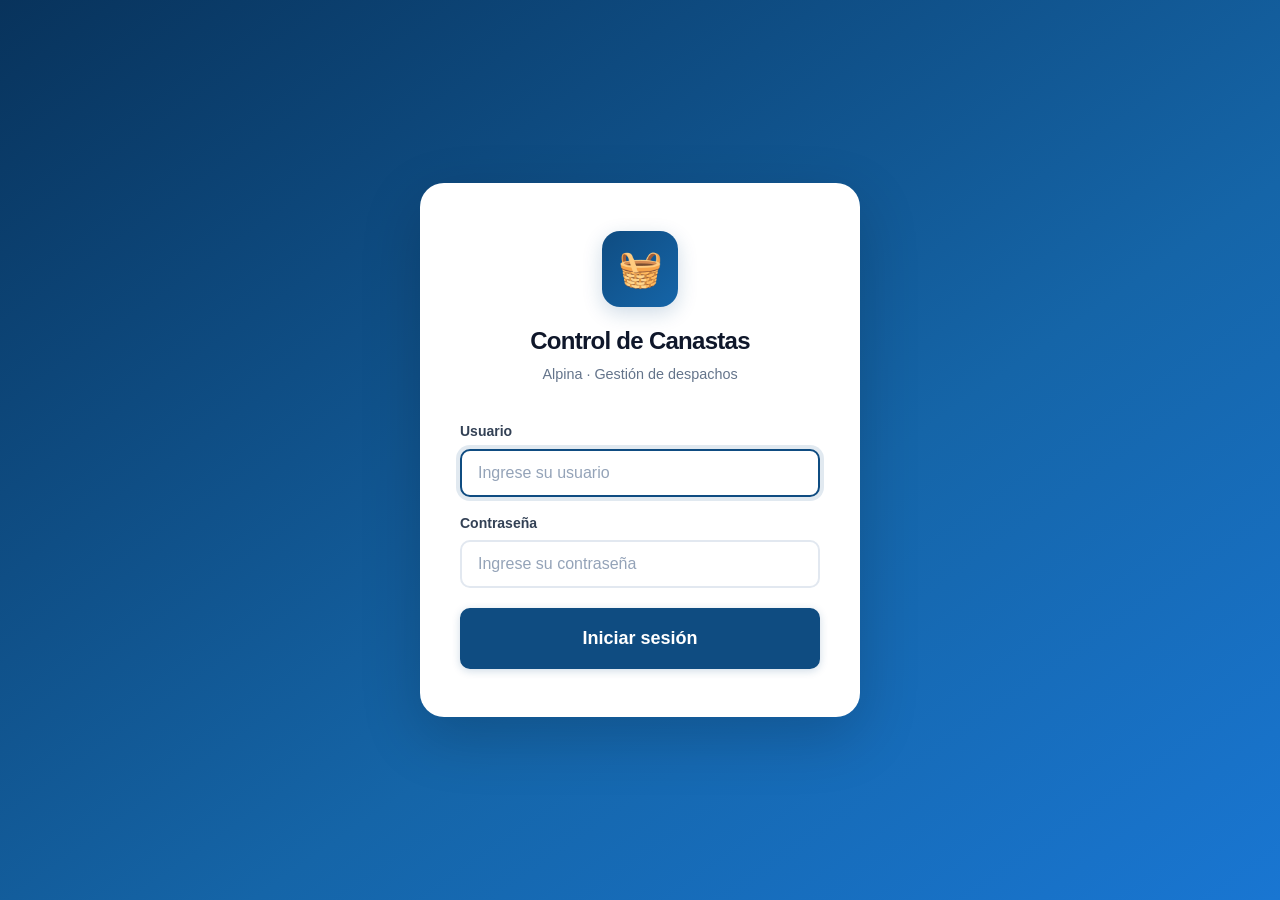
==== commit d9bd565e: "1ra presen" ====
--- a/canastas-app/index.html
+++ b/canastas-app/index.html
@@ -3,7 +3,7 @@
 <head>
   <meta charset="UTF-8" />
   <meta name="viewport" content="width=device-width, initial-scale=1.0, viewport-fit=cover" />
-  <meta name="theme-color" content="#1E3A5F" />
+  <meta name="theme-color" content="#0F4C81" />
   <meta name="apple-mobile-web-app-capable" content="yes" />
   <meta name="apple-mobile-web-app-status-bar-style" content="black-translucent" />
   <meta name="apple-mobile-web-app-title" content="Canastas" />
@@ -12,133 +12,237 @@
   <link rel="apple-touch-icon" href="icons/icon.svg" />
   <link rel="stylesheet" href="css/style.css" />
   <title>Control de Canastas · Alpina</title>
-  <!-- SheetJS para exportación Excel con formato -->
-  <script src="https://cdn.sheetjs.com/xlsx-0.20.3/package/dist/xlsx.full.min.js"></script>
 </head>
 <body>
 
-<!-- LOGIN -->
+<!-- ═══════════════════════ LOGIN ═══════════════════════ -->
 <div id="login-screen">
   <div class="login-card">
     <div class="login-logo">
-      <div class="logo-icon">🧺</div>
+      <div class="logo-mark">🧺</div>
       <h1>Control de Canastas</h1>
-      <p>Sistema de gestión de despachos</p>
+      <p>Alpina · Gestión de despachos</p>
     </div>
     <div id="login-error" class="login-error hidden"></div>
     <form id="login-form" novalidate>
       <div class="form-group">
         <label for="login-username">Usuario</label>
-        <input id="login-username" class="form-control" type="text" placeholder="Ingrese su usuario" autocomplete="username" required />
-      </div>
-      <div class="form-group">
+        <input id="login-username" class="form-control" type="text"
+          placeholder="Ingrese su usuario" autocomplete="username"
+          autocapitalize="none" required />
+      </div>
+      <div class="form-group" style="margin-bottom:1.25rem">
         <label for="login-password">Contraseña</label>
-        <input id="login-password" class="form-control" type="password" placeholder="Ingrese su contraseña" autocomplete="current-password" required />
-      </div>
-      <button type="submit" class="btn btn-primary btn-block btn-lg" style="margin-top:.5rem">Iniciar Sesión</button>
+        <input id="login-password" class="form-control" type="password"
+          placeholder="Ingrese su contraseña" autocomplete="current-password" required />
+      </div>
+      <button type="submit" class="btn btn-primary btn-block btn-xl">
+        Iniciar sesión
+      </button>
     </form>
   </div>
 </div>
 
-<!-- APP -->
+<!-- ═══════════════════════ APP ══════════════════════════ -->
 <div id="app-screen" class="hidden">
 
+  <!-- Topbar -->
   <header class="topbar">
     <div class="topbar-brand">
-      <span class="brand-icon">🧺</span>
-      <span>Control de Canastas</span>
+      <span class="brand-emoji">🧺</span>
+      <span>Canastas</span>
     </div>
-    <div class="topbar-user">
-      <span class="user-name" id="current-user"></span>
+    <div class="topbar-right">
+      <div class="topbar-user-pill">
+        <div class="user-avatar" id="user-avatar-initial">U</div>
+        <span class="user-name" id="current-user"></span>
+      </div>
       <button id="logout-btn">Salir</button>
     </div>
   </header>
 
   <div class="app-body">
 
+    <!-- ══════════════ SIDEBAR (tablet / desktop) ══════════════ -->
     <nav class="sidebar">
-      <div class="sidebar-label">Principal</div>
-      <button class="nav-item" data-nav="dashboard"><span class="nav-icon">📊</span> Dashboard</button>
-      <button class="nav-item" data-nav="viajes"><span class="nav-icon">🚛</span> Viajes</button>
-      <button class="nav-item" data-nav="retornos"><span class="nav-icon">📥</span> Registrar Retorno</button>
+
+      <div class="sidebar-section">
+        <div class="sidebar-label">Principal</div>
+        <button class="nav-item" data-nav="dashboard">
+          <span class="nav-icon">📊</span> Dashboard
+        </button>
+        <button class="nav-item" data-nav="viajes">
+          <span class="nav-icon">🚛</span> Viajes
+        </button>
+        <button class="nav-item" data-nav="retornos">
+          <span class="nav-icon">📥</span> Retornos
+        </button>
+      </div>
+
       <div class="nav-separator"></div>
-      <div class="sidebar-label">Catálogos</div>
-      <button class="nav-item" data-nav="conductores"><span class="nav-icon">🧑‍✈️</span> Conductores</button>
-      <button class="nav-item" data-nav="auxiliares"><span class="nav-icon">👷</span> Auxiliares</button>
+
+      <div class="sidebar-section">
+        <div class="sidebar-label">Personas</div>
+        <button class="nav-item" data-nav="conductores">
+          <span class="nav-icon">🧑‍✈️</span> Conductores
+        </button>
+        <button class="nav-item" data-nav="auxiliares">
+          <span class="nav-icon">👷</span> Auxiliares
+        </button>
+      </div>
+
       <div class="nav-separator"></div>
-      <button class="nav-item" data-nav="configuracion"><span class="nav-icon">⚙️</span> Configuración</button>
+
+      <div class="sidebar-section">
+        <div class="sidebar-label">Zonas</div>
+        <button class="nav-item" data-nav="zonas">
+          <span class="nav-icon">📍</span> Stock por Zona
+        </button>
+        <button class="nav-item" data-nav="carga-excel" id="btn-nav-carga">
+          <span class="nav-icon">📂</span> Cargar Excel
+        </button>
+      </div>
+
+      <div class="nav-separator"></div>
+
+      <div class="sidebar-section">
+        <div class="sidebar-label">Clientes</div>
+        <button class="nav-item" data-nav="clientes-dashboard">
+          <span class="nav-icon">📊</span> Estado General
+        </button>
+        <button class="nav-item" data-nav="clientes">
+          <span class="nav-icon">🏢</span> Clientes
+        </button>
+      </div>
+
+      <div class="nav-separator"></div>
+
+      <div class="sidebar-section">
+        <button class="nav-item" data-nav="configuracion">
+          <span class="nav-icon">⚙️</span> Configuración
+        </button>
+      </div>
+
+      <!-- Acceso rápido nuevo despacho en sidebar -->
+      <div style="padding:1rem .75rem;margin-top:auto">
+        <button id="btn-nuevo-viaje-sidebar" class="btn btn-primary btn-block"
+          style="font-size:.875rem;min-height:50px">
+          + Nuevo despacho
+        </button>
+      </div>
+
     </nav>
 
+    <!-- ══════════════ MAIN CONTENT ══════════════ -->
     <main class="main-content">
 
-      <!-- ── DASHBOARD ── -->
+      <!-- ─────────────── DASHBOARD ─────────────── -->
       <section id="section-dashboard" class="section">
-        <h2 class="section-title"><span class="section-icon">📊</span> Dashboard</h2>
-
-        <!-- KPIs por tipo de envase -->
-        <div class="kpi-row" id="kpi-row"></div>
-
-        <div class="dashboard-grid-2" style="margin-top:1.25rem">
-          <!-- Viajes abiertos -->
+
+        <div class="section-header">
+          <h2 class="section-title">
+            <span class="section-icon">📊</span>Dashboard
+          </h2>
+          <button id="btn-nuevo-viaje-dash" class="btn btn-primary btn-sm">
+            + Nuevo despacho
+          </button>
+        </div>
+
+        <!-- KPIs diferencia acumulada -->
+        <div class="metrics-hero" id="kpi-row"></div>
+
+        <!-- Alertas auxiliares + Viajes pendientes -->
+        <div class="dash-grid-2" style="margin-bottom:1.125rem">
+
+          <div class="alert-panel">
+            <div class="alert-panel-header">
+              <div class="alert-panel-title">⚠️ Auxiliares con diferencias</div>
+              <span class="alert-badge zero" id="dash-alertas-count">0</span>
+            </div>
+            <div id="dash-alertas-aux">
+              <div class="alert-empty">Cargando...</div>
+            </div>
+          </div>
+
+          <div class="alert-panel">
+            <div class="alert-panel-header">
+              <div class="alert-panel-title">🚛 Viajes sin retorno</div>
+              <span class="badge badge-orange" id="dash-abiertos-count">0</span>
+            </div>
+            <div style="padding:.375rem .875rem" id="dash-viajes-abiertos">
+              <div class="alert-empty">Cargando...</div>
+            </div>
+          </div>
+
+        </div>
+
+        <!-- Diferencia por tipo -->
+        <div class="card" style="margin-bottom:1.125rem">
+          <div class="card-title">📉 Diferencia acumulada por tipo</div>
+          <div class="dif-banner" id="dash-diferencia"></div>
+        </div>
+
+        <!-- Últimos despachos + Gráfico -->
+        <div class="dash-grid-2">
           <div class="card">
-            <div class="card-title-row">
-              <span class="card-title">🚛 Viajes sin retorno</span>
-              <span class="badge badge-orange" id="dash-abiertos-count">0</span>
-            </div>
-            <div id="dash-viajes-abiertos"></div>
-          </div>
-          <!-- Resumen diferencia acumulada -->
+            <div class="card-title">🕐 Últimos despachos</div>
+            <div id="dash-ultimos-viajes"></div>
+          </div>
           <div class="card">
-            <div class="card-title">📉 Diferencia acumulada</div>
-            <div id="dash-diferencia"></div>
-          </div>
-        </div>
-
-        <!-- Últimos 8 viajes -->
-        <div class="card" style="margin-top:1rem">
-          <div class="card-title">🕐 Últimos despachos</div>
-          <div id="dash-ultimos-viajes"></div>
-        </div>
-      </section>
-
-      <!-- ── VIAJES (DESPACHO) ── -->
+            <div class="card-title">📈 Despachos vs Retornos</div>
+            <div id="dash-grafico-semanal"></div>
+          </div>
+        </div>
+
+      </section>
+
+      <!-- ─────────────── VIAJES ─────────────── -->
       <section id="section-viajes" class="section">
-        <div class="section-header-row">
-          <h2 class="section-title"><span class="section-icon">🚛</span> Viajes</h2>
+
+        <div class="section-header">
+          <h2 class="section-title"><span class="section-icon">🚛</span>Viajes</h2>
           <button id="btn-nuevo-viaje" class="btn btn-primary btn-sm">+ Nuevo despacho</button>
         </div>
 
         <!-- Filtros -->
-        <div class="card" style="margin-bottom:1rem;padding:.875rem 1rem">
+        <div class="card" style="margin-bottom:1rem;padding:1rem 1.125rem">
           <div class="viajes-filters">
             <div class="form-group" style="margin-bottom:0">
-              <label for="vf-desde">Desde</label>
+              <label>Desde</label>
               <input id="vf-desde" class="form-control" type="date" />
             </div>
             <div class="form-group" style="margin-bottom:0">
-              <label for="vf-hasta">Hasta</label>
+              <label>Hasta</label>
               <input id="vf-hasta" class="form-control" type="date" />
             </div>
             <div class="form-group" style="margin-bottom:0">
-              <label for="vf-estado">Estado</label>
+              <label>Estado</label>
               <select id="vf-estado" class="form-control">
                 <option value="todos">Todos</option>
                 <option value="abierto">Pendiente</option>
                 <option value="cerrado">Cerrado</option>
+                <option value="anulado">Anulado</option>
               </select>
             </div>
-          </div>
-          <div style="display:flex;gap:.5rem;margin-top:.75rem">
+            <div class="form-group" style="margin-bottom:0;position:relative">
+              <label>Conductor</label>
+              <input id="vf-conductor-txt" class="form-control" type="text"
+                placeholder="🔍 Nombre..." autocomplete="off" />
+              <input type="hidden" id="vf-conductor" />
+              <div id="vf-conductor-list" class="inline-search-list hidden"></div>
+            </div>
+          </div>
+          <div style="display:flex;gap:.625rem;margin-top:.875rem;flex-wrap:wrap">
             <button id="btn-vf-filtrar" class="btn btn-primary btn-sm">🔍 Filtrar</button>
             <button id="btn-vf-limpiar" class="btn btn-secondary btn-sm">✕ Limpiar</button>
-            <button id="btn-vf-csv" class="btn btn-outline btn-sm" style="margin-left:auto">⬇ Excel</button>
+            <button id="btn-vf-csv" class="btn btn-secondary btn-sm" style="margin-left:auto">⬇ Excel</button>
           </div>
         </div>
 
         <!-- Totales -->
         <div id="viajes-totales" class="totales-row"></div>
 
-        <!-- Tabla de viajes -->
+        <!-- Tabla -->
         <div class="table-wrapper">
           <table class="data-table viajes-table">
             <thead>
@@ -147,80 +251,192 @@
                 <th rowspan="2" class="th-vj th-ref">#</th>
                 <th rowspan="2" class="th-vj">Conductor</th>
                 <th rowspan="2" class="th-vj">Auxiliar</th>
-                <th rowspan="2" class="th-vj th-placa">Placa</th>
-                <th rowspan="2" class="th-vj th-placa">Remolque</th>
                 <th rowspan="2" class="th-vj th-fact"># Factura</th>
-                <th colspan="4" class="th-group th-desp">Despachado por Alpina</th>
-                <th colspan="4" class="th-group th-ret">Retorno del Distribuidor</th>
-                <th colspan="4" class="th-group th-dif">Diferencia</th>
+                <th colspan="3" class="th-group th-desp">Despachado</th>
+                <th colspan="3" class="th-group th-ret">Retorno</th>
+                <th colspan="3" class="th-group th-dif">Diferencia</th>
                 <th rowspan="2" class="th-vj">Estado</th>
                 <th rowspan="2" class="th-vj th-acc"></th>
               </tr>
               <tr>
-                <th class="th-sub th-desp">G</th>
-                <th class="th-sub th-desp">M</th>
-                <th class="th-sub th-desp">P</th>
+                <th class="th-sub th-desp">G</th><th class="th-sub th-desp">P</th>
                 <th class="th-sub th-desp">E</th>
-                <th class="th-sub th-ret">G</th>
-                <th class="th-sub th-ret">M</th>
-                <th class="th-sub th-ret">P</th>
+                <th class="th-sub th-ret">G</th><th class="th-sub th-ret">P</th>
                 <th class="th-sub th-ret">E</th>
-                <th class="th-sub th-dif">G</th>
-                <th class="th-sub th-dif">M</th>
-                <th class="th-sub th-dif">P</th>
+                <th class="th-sub th-dif">G</th><th class="th-sub th-dif">P</th>
                 <th class="th-sub th-dif">E</th>
               </tr>
             </thead>
             <tbody id="viajes-tbody">
-              <tr><td colspan="21" class="text-center text-muted">Cargando...</td></tr>
+              <tr><td colspan="17" class="text-center text-muted" style="padding:2.5rem">Cargando...</td></tr>
             </tbody>
           </table>
         </div>
-      </section>
-
-      <!-- ── RETORNOS ── -->
+
+      </section>
+
+      <!-- ─────────────── RETORNOS ─────────────── -->
       <section id="section-retornos" class="section">
-        <h2 class="section-title"><span class="section-icon">📥</span> Registrar Retorno</h2>
-        <p class="text-muted mb-1">Selecciona un viaje pendiente y registra las canastas devueltas por el distribuidor.</p>
-
-        <!-- Lista de viajes abiertos -->
+        <div class="section-header">
+          <h2 class="section-title"><span class="section-icon">📥</span>Registrar Retorno</h2>
+        </div>
+        <p class="text-muted mb-2" style="font-size:.9375rem">
+          Selecciona un viaje pendiente para registrar las canastas devueltas.
+        </p>
         <div id="retornos-list"></div>
       </section>
 
-      <!-- ── CONDUCTORES ── -->
+      <!-- ─────────────── CONDUCTORES ─────────────── -->
       <section id="section-conductores" class="section">
-        <h2 class="section-title"><span class="section-icon">🧑‍✈️</span> Conductores</h2>
-        <div class="form-group mb-1">
+        <div class="section-header">
+          <h2 class="section-title"><span class="section-icon">🧑‍✈️</span>Conductores</h2>
+        </div>
+        <div class="form-group mb-2" style="max-width:400px">
           <input id="search-conductores-input" class="form-control" type="text"
-            placeholder="🔍 Buscar por nombre o cédula..." autocomplete="off" style="max-width:360px" />
-        </div>
-        <div id="conductores-list"></div>
-      </section>
-
-      <!-- ── AUXILIARES ── -->
+            placeholder="🔍 Buscar por nombre o cédula..." autocomplete="off" />
+        </div>
+        <div id="conductores-list" class="persona-cards-grid"></div>
+      </section>
+
+      <!-- ─────────────── AUXILIARES ─────────────── -->
       <section id="section-auxiliares" class="section">
-        <h2 class="section-title"><span class="section-icon">👷</span> Auxiliares</h2>
-        <div class="form-group mb-1">
+        <div class="section-header">
+          <h2 class="section-title"><span class="section-icon">👷</span>Auxiliares</h2>
+        </div>
+        <div id="aux-alertas-resumen" style="margin-bottom:1rem"></div>
+        <div class="form-group mb-2" style="max-width:400px">
           <input id="search-auxiliares-input" class="form-control" type="text"
-            placeholder="🔍 Buscar por nombre o cédula..." autocomplete="off" style="max-width:360px" />
-        </div>
-        <div id="auxiliares-list"></div>
-      </section>
-
-      <!-- ── CONFIGURACIÓN ── -->
+            placeholder="🔍 Buscar por nombre o cédula..." autocomplete="off" />
+        </div>
+        <div id="auxiliares-list"
+          style="display:grid;grid-template-columns:repeat(auto-fill,minmax(240px,1fr));gap:.875rem"></div>
+      </section>
+
+      <!-- ─────────────── ZONAS / STOCK DIARIO ─────────────── -->
+      <section id="section-zonas" class="section">
+        <div class="section-header">
+          <h2 class="section-title"><span class="section-icon">📍</span>Stock por Zona</h2>
+          <button class="btn btn-primary btn-sm" onclick="APP.abrirCargaExcel()">
+            📂 Cargar Excel
+          </button>
+        </div>
+
+        <!-- KPIs resumen -->
+        <div id="zonas-resumen" style="margin-bottom:1.125rem"></div>
+
+        <!-- Alerta si no hay stock hoy -->
+        <div id="zonas-alerta-carga" class="hidden"
+          style="background:var(--warning-light);border:2px solid var(--warning);border-radius:var(--radius);
+                 padding:1rem 1.25rem;margin-bottom:1rem;display:flex;align-items:center;gap:.875rem">
+          <span style="font-size:1.5rem">⚠️</span>
+          <div>
+            <div style="font-weight:800;color:var(--warning)">Sin stock cargado hoy</div>
+            <div style="font-size:.875rem;color:var(--gray-600)">
+              Carga el archivo Excel para habilitar el despacho por zona.
+            </div>
+          </div>
+          <button class="btn btn-primary btn-sm" style="margin-left:auto;flex-shrink:0"
+            onclick="APP.abrirCargaExcel()">Cargar ahora</button>
+        </div>
+
+        <!-- Tabla de zonas -->
+        <div id="zonas-tabla"></div>
+      </section>
+
+      <!-- ─────────────── ESTADO GENERAL CLIENTES ─────────────── -->
+      <section id="section-clientes-dashboard" class="section">
+        <div class="section-header">
+          <h2 class="section-title"><span class="section-icon">📊</span>Estado General</h2>
+        </div>
+
+        <div class="card" style="margin-bottom:1.125rem">
+          <div class="card-title">🧺 Distribución del inventario</div>
+          <div id="cli-estado-bar"></div>
+          <div id="cli-descuadre" style="margin-top:.625rem"></div>
+        </div>
+
+        <div class="kpi-row" style="margin-bottom:1.125rem">
+          <div class="kpi-card" style="border-left-color:var(--success)">
+            <div class="kpi-label">En Bodega</div>
+            <div class="kpi-value" id="cli-inv-bodega">—</div>
+            <div class="kpi-sub">canastillas</div>
+          </div>
+          <div class="kpi-card" style="border-left-color:var(--brand)">
+            <div class="kpi-label">En Clientes</div>
+            <div class="kpi-value" id="cli-inv-clientes">—</div>
+            <div class="kpi-sub">canastillas</div>
+          </div>
+          <div class="kpi-card" style="border-left-color:var(--warning)">
+            <div class="kpi-label">En Rutas</div>
+            <div class="kpi-value" id="cli-inv-rutas">—</div>
+            <div class="kpi-sub">canastillas</div>
+          </div>
+          <div class="kpi-card" style="border-left-color:var(--danger)">
+            <div class="kpi-label">Dañadas</div>
+            <div class="kpi-value" id="cli-inv-danadas">—</div>
+            <div class="kpi-sub">canastillas</div>
+          </div>
+          <div class="kpi-card" style="border-left-color:var(--gray-400)">
+            <div class="kpi-label">Total Sistema</div>
+            <div class="kpi-value" id="cli-inv-total">—</div>
+            <div class="kpi-sub">canastillas</div>
+          </div>
+        </div>
+
+        <div class="dash-grid-2" style="margin-bottom:1.125rem">
+          <div class="card">
+            <div class="card-title">📅 Este mes</div>
+            <div style="display:grid;grid-template-columns:1fr 1fr;gap:.625rem;margin-top:.25rem">
+              <div class="dif-item"><span class="dif-label">Entregas</span><span class="dif-val" id="cli-mes-entregas">—</span></div>
+              <div class="dif-item"><span class="dif-label">Retornos</span><span class="dif-val" id="cli-mes-retornos">—</span></div>
+              <div class="dif-item"><span class="dif-label">Bajas</span><span class="dif-val neg" id="cli-mes-bajas">—</span></div>
+              <div class="dif-item"><span class="dif-label">Neto</span><span class="dif-val" id="cli-mes-neto">—</span></div>
+            </div>
+          </div>
+          <div class="alert-panel">
+            <div class="alert-panel-header">
+              <div class="alert-panel-title">🚨 Alertas críticas</div>
+            </div>
+            <div style="padding:.375rem .875rem" id="cli-alertas"></div>
+          </div>
+        </div>
+
+        <div class="card">
+          <div class="card-title-row">
+            <span class="card-title" style="margin-bottom:0">🏆 Top clientes por saldo</span>
+            <span class="text-muted text-sm">Toca para ver kardex</span>
+          </div>
+          <div id="cli-top-saldos"></div>
+        </div>
+      </section>
+
+      <!-- ─────────────── CLIENTES ─────────────── -->
+      <section id="section-clientes" class="section">
+        <div class="section-header">
+          <h2 class="section-title"><span class="section-icon">🏢</span>Clientes</h2>
+          <button id="btn-nuevo-cliente" class="btn btn-primary btn-sm">+ Nuevo cliente</button>
+        </div>
+        <div class="form-group mb-2" style="max-width:400px">
+          <input id="search-clientes-input" class="form-control" type="text"
+            placeholder="🔍 Buscar cliente..." autocomplete="off" />
+        </div>
+        <div id="clientes-kardex-list"></div>
+      </section>
+
+      <!-- ─────────────── CONFIGURACIÓN ─────────────── -->
       <section id="section-configuracion" class="section">
-        <h2 class="section-title"><span class="section-icon">⚙️</span> Configuración</h2>
+        <div class="section-header">
+          <h2 class="section-title"><span class="section-icon">⚙️</span>Configuración</h2>
+        </div>
         <div class="config-cols">
-
-          <!-- Inventario teórico inicial -->
           <div class="card">
-            <h3 class="card-title">📦 Inventario Teórico Inicial</h3>
-            <p class="text-muted mb-1" style="font-size:.8125rem">
+            <div class="card-title">📦 Inventario Teórico Inicial</div>
+            <p class="text-muted text-sm mb-2">
               Punto de partida para calcular la diferencia acumulada.
             </p>
             <hr class="divider" />
             <form id="form-inventario-inicial" novalidate>
-              <div class="form-row">
+              <div class="form-row-4">
                 <div class="form-group">
                   <label>Grandes</label>
                   <input id="inv-grandes"  class="form-control" type="number" min="0" value="0" />
@@ -242,10 +458,9 @@
             </form>
           </div>
 
-          <!-- Zona de peligro -->
           <div class="danger-zone">
             <div class="danger-zone-title">⚠️ Zona de peligro</div>
-            <p>Elimina todos los viajes y reinicia contadores.</p>
+            <p>Elimina todos los viajes y reinicia los contadores. Esta acción no se puede deshacer.</p>
             <button id="btn-reset-viajes" class="btn btn-danger btn-sm">🗑 Reiniciar viajes</button>
           </div>
         </div>
@@ -254,49 +469,74 @@
     </main>
   </div>
 
-  <!-- Bottom Nav móvil -->
+  <!-- ══════════════ BOTTOM NAV (mobile) ══════════════ -->
   <nav class="bottom-nav">
-    <button class="nav-item" data-nav="dashboard"><span class="nav-icon">📊</span>Dashboard</button>
-    <button class="nav-item" data-nav="viajes"><span class="nav-icon">🚛</span>Viajes</button>
-    <button class="nav-item" data-nav="retornos"><span class="nav-icon">📥</span>Retorno</button>
-    <button class="nav-item" data-nav="conductores"><span class="nav-icon">🧑‍✈️</span>Cond.</button>
-    <button class="nav-item" data-nav="auxiliares"><span class="nav-icon">👷</span>Aux.</button>
+    <button class="nav-item" data-nav="dashboard">
+      <span class="nav-icon">📊</span>Inicio
+    </button>
+    <button class="nav-item" data-nav="viajes">
+      <span class="nav-icon">🚛</span>Viajes
+    </button>
+    <button class="nav-item" data-nav="retornos">
+      <span class="nav-icon">📥</span>Retorno
+    </button>
+    <button class="nav-item" data-nav="auxiliares">
+      <span class="nav-icon">👷</span>Auxiliares
+    </button>
+    <button class="nav-item" data-nav="clientes-dashboard">
+      <span class="nav-icon">📊</span>Clientes
+    </button>
   </nav>
+
+</div><!-- /#app-screen -->
+
+<!-- ══════════════ OVERLAYS ══════════════ -->
+
+<!-- Drawer -->
+<div id="drawer-overlay" class="hidden">
+  <div id="drawer-panel">
+    <div class="drawer-header">
+      <span class="drawer-title" id="drawer-title">—</span>
+      <button class="drawer-close" id="drawer-close" aria-label="Cerrar">✕</button>
+    </div>
+    <div class="drawer-body" id="drawer-body"></div>
+  </div>
 </div>
 
-<!-- Modal genérico -->
+<!-- Modal -->
 <div id="modal-overlay" class="modal-overlay hidden">
-  <div class="modal" role="dialog" aria-modal="true" aria-labelledby="modal-title">
-    <div id="modal-title" class="modal-title"></div>
-    <div id="modal-body" class="modal-body"></div>
+  <div class="modal" role="dialog" aria-modal="true">
+    <div class="modal-title" id="modal-title"></div>
+    <div class="modal-body"  id="modal-body"></div>
     <div class="modal-footer">
-      <button id="modal-cancel" class="btn btn-secondary">Cancelar</button>
+      <button id="modal-cancel"  class="btn btn-secondary">Cancelar</button>
       <button id="modal-confirm" class="btn btn-primary">Confirmar</button>
     </div>
   </div>
 </div>
 
-<!-- Drawer lateral (para formularios y detalles) -->
-<div id="drawer-overlay" class="drawer-overlay hidden">
-  <div id="drawer-panel" class="drawer-panel">
-    <div class="drawer-header">
-      <div id="drawer-title" class="drawer-title"></div>
-      <button id="drawer-close" class="drawer-close-btn" aria-label="Cerrar">✕</button>
-    </div>
-    <div id="drawer-body" class="drawer-body"></div>
-  </div>
+<!-- Toasts -->
+<div id="toast-container" aria-live="polite"></div>
+
+<!-- Spinner -->
+<div id="global-spinner" class="hidden">
+  <div class="spinner-ring"></div>
 </div>
 
-<div id="toast-container" aria-live="polite"></div>
-<div id="global-spinner" class="hidden"><div class="spinner"></div></div>
-
+<!-- Scripts -->
+<script src="https://cdn.sheetjs.com/xlsx-0.20.3/package/dist/xlsx.full.min.js"></script>
+<script src="js/auth.js"></script>
 <script src="js/db.js"></script>
 <script src="js/db-viajes.js"></script>
-<script src="js/auth.js"></script>
+<script src="js/db-clientes.js"></script>
+<script src="js/db-zonas.js"></script>
 <script src="js/firma.js"></script>
 <script src="js/export-excel.js"></script>
 <script src="js/ui.js"></script>
 <script src="js/ui-viajes.js"></script>
+<script src="js/ui-clientes.js"></script>
+<script src="js/ui-zonas.js"></script>
 <script src="js/app.js"></script>
+
 </body>
 </html>
--- a/canastas-app/css/style.css
+++ b/canastas-app/css/style.css
@@ -1,303 +1,345 @@
-/* ─── Reset & Base ─────────────────────────────────────────────────────────── */
+/* ═══════════════════════════════════════════════════════════════════════════
+   Control de Canastas · Alpina — Tablet-First Design System v4
+   ═══════════════════════════════════════════════════════════════════════════ */
+
+/* ─── Reset ─────────────────────────────────────────────────────────────── */
 *, *::before, *::after { box-sizing: border-box; margin: 0; padding: 0; }
 
+/* ─── Tokens ─────────────────────────────────────────────────────────────── */
 :root {
-  --primary:       #1E3A5F;
-  --primary-dark:  #0F1F3D;
-  --primary-light: #D1E4F8;
-  --accent:        #16A34A;
-  --accent-light:  #DCFCE7;
-  --danger:        #DC2626;
+  --brand:         #0F4C81;
+  --brand-dark:    #08335C;
+  --brand-mid:     #1565A8;
+  --brand-light:   #E8F1FB;
+  --brand-glow:    rgba(15,76,129,.2);
+
+  --success:       #0E9E5B;
+  --success-light: #D1FAE5;
+  --warning:       #C97A00;
+  --warning-light: #FEF3C7;
+  --danger:        #D92B2B;
   --danger-light:  #FEE2E2;
-  --warning:       #D97706;
-  --warning-light: #FEF3C7;
-  --gray-50:       #F9FAFB;
-  --gray-100:      #F3F4F6;
-  --gray-200:      #E5E7EB;
-  --gray-400:      #9CA3AF;
-  --gray-500:      #6B7280;
-  --gray-600:      #4B5563;
-  --gray-700:      #374151;
-  --gray-900:      #111827;
+
   --white:         #FFFFFF;
-  --shadow-sm:     0 1px 2px rgba(0,0,0,.06);
-  --shadow:        0 2px 8px rgba(0,0,0,.10);
-  --shadow-lg:     0 8px 24px rgba(0,0,0,.14);
-  --radius:        10px;
-  --radius-sm:     6px;
-  --nav-height:    64px;
-  --sidebar-w:     240px;
-  --transition:    0.18s ease;
-}
-
-html { font-size: 16px; scroll-behavior: smooth; }
+  --gray-50:       #F8FAFC;
+  --gray-100:      #F1F5F9;
+  --gray-200:      #E2E8F0;
+  --gray-300:      #CBD5E1;
+  --gray-400:      #94A3B8;
+  --gray-500:      #64748B;
+  --gray-600:      #475569;
+  --gray-700:      #334155;
+  --gray-800:      #1E293B;
+  --gray-900:      #0F172A;
+
+  --surface:       #FFFFFF;
+  --border:        #E2E8F0;
+  --border-strong: #CBD5E1;
+
+  --shadow-xs: 0 1px 3px rgba(0,0,0,.06);
+  --shadow-sm: 0 2px 6px rgba(0,0,0,.08);
+  --shadow:    0 4px 16px rgba(0,0,0,.10);
+  --shadow-md: 0 6px 24px rgba(0,0,0,.12);
+  --shadow-lg: 0 12px 40px rgba(0,0,0,.14);
+  --shadow-xl: 0 20px 60px rgba(0,0,0,.18);
+
+  --font: -apple-system, BlinkMacSystemFont, 'Inter', 'Segoe UI', Roboto, sans-serif;
+
+  --radius-xs:   4px;
+  --radius-sm:   10px;
+  --radius:      14px;
+  --radius-lg:   18px;
+  --radius-xl:   24px;
+  --radius-full: 9999px;
+
+  /* Layout */
+  --topbar-h:    64px;
+  --sidebar-w:   220px;
+  --bottomnav-h: 68px;
+
+  /* Touch */
+  --touch-min:   48px;
+  --transition:  0.16s ease;
+}
+
+/* ─── Base ───────────────────────────────────────────────────────────────── */
+html {
+  font-size: 16px;
+  /* On tablets use slightly bigger base */
+  -webkit-text-size-adjust: 100%;
+  scroll-behavior: smooth;
+}
+@media (min-width: 768px) { html { font-size: 16px; } }
 
 body {
-  font-family: -apple-system, BlinkMacSystemFont, 'Segoe UI', Roboto, sans-serif;
-  background: var(--gray-100);
-  color: var(--gray-900);
+  font-family: var(--font);
+  background: #EEF2F7;
+  color: var(--gray-800);
   line-height: 1.5;
-  min-height: 100vh;
-}
-
-img { max-width: 100%; }
-button { cursor: pointer; font-family: inherit; }
-input, select, textarea { font-family: inherit; }
-ul { list-style: none; }
-
-/* ─── Utilities ────────────────────────────────────────────────────────────── */
-.hidden       { display: none !important; }
-.text-muted   { color: var(--gray-500); font-size: .875rem; }
-.text-center  { text-align: center; }
-.text-right   { text-align: right; }
-.small        { font-size: .8125rem; }
-.fw-bold      { font-weight: 600; }
-.mt-1         { margin-top: .5rem; }
-.mt-2         { margin-top: 1rem; }
-.mt-3         { margin-top: 1.5rem; }
-.mb-1         { margin-bottom: .5rem; }
-
-/* ─── Buttons ──────────────────────────────────────────────────────────────── */
+  min-height: 100dvh;
+  -webkit-font-smoothing: antialiased;
+  -webkit-tap-highlight-color: transparent;
+}
+
+img { max-width: 100%; display: block; }
+button { cursor: pointer; font-family: inherit; line-height: 1.4; touch-action: manipulation; }
+input, select, textarea { font-family: inherit; touch-action: manipulation; }
+
+/* ─── Utilities ──────────────────────────────────────────────────────────── */
+.hidden { display: none !important; }
+.text-muted  { color: var(--gray-500); }
+.text-xs     { font-size: .75rem; }
+.text-sm     { font-size: .875rem; }
+.text-center { text-align: center; }
+.fw-600      { font-weight: 600; }
+.fw-700      { font-weight: 700; }
+.mt-1        { margin-top: .5rem; }
+.mt-2        { margin-top: 1rem; }
+.mb-1        { margin-bottom: .5rem; }
+.mb-2        { margin-bottom: 1rem; }
+.neg { color: var(--danger)  !important; font-weight: 700; }
+.pos { color: var(--success) !important; font-weight: 700; }
+
+/* ─── Buttons ────────────────────────────────────────────────────────────── */
 .btn {
-  display: inline-flex; align-items: center; gap: .375rem;
-  padding: .5rem 1.25rem;
-  border: none; border-radius: var(--radius-sm);
-  font-size: .9375rem; font-weight: 500;
-  transition: background var(--transition), opacity var(--transition), transform .1s;
-  text-decoration: none;
-}
-.btn:active { transform: scale(.97); }
-.btn:disabled { opacity: .55; cursor: not-allowed; }
-
-.btn-primary   { background: var(--primary); color: var(--white); }
-.btn-primary:hover { background: var(--primary-dark); }
-
-.btn-secondary { background: var(--gray-200); color: var(--gray-700); }
-.btn-secondary:hover { background: var(--gray-300, #D1D5DB); }
-
-.btn-danger    { background: var(--danger); color: var(--white); }
-.btn-danger:hover { opacity: .88; }
-
-.btn-success   { background: var(--accent); color: var(--white); }
-.btn-success:hover { opacity: .88; }
-
-.btn-outline   { background: transparent; color: var(--primary); border: 1.5px solid var(--primary); }
-.btn-outline:hover { background: var(--primary-light); }
-
-.btn-sm  { padding: .3125rem .75rem; font-size: .8125rem; }
-.btn-lg  { padding: .75rem 1.75rem; font-size: 1.0625rem; }
-.btn-block { width: 100%; justify-content: center; }
-
-/* ─── Badges ───────────────────────────────────────────────────────────────── */
+  display: inline-flex; align-items: center; justify-content: center; gap: .4rem;
+  padding: .6rem 1.4rem;
+  min-height: var(--touch-min);
+  border: 2px solid transparent;
+  border-radius: var(--radius-sm);
+  font-size: .9375rem; font-weight: 700;
+  transition: background var(--transition), box-shadow var(--transition),
+              transform .08s, opacity var(--transition);
+  white-space: nowrap; user-select: none;
+}
+.btn:active { transform: scale(.96); }
+.btn:disabled { opacity: .45; pointer-events: none; }
+
+.btn-primary  { background: var(--brand); color: #fff; border-color: var(--brand); box-shadow: 0 2px 8px var(--brand-glow); }
+.btn-primary:hover  { background: var(--brand-dark); }
+
+.btn-success  { background: var(--success); color: #fff; border-color: var(--success); }
+.btn-success:hover  { opacity: .88; }
+
+.btn-danger   { background: var(--danger); color: #fff; border-color: var(--danger); }
+.btn-danger:hover   { opacity: .88; }
+
+.btn-secondary { background: var(--white); color: var(--gray-700); border-color: var(--border-strong); box-shadow: var(--shadow-xs); }
+.btn-secondary:hover { background: var(--gray-50); }
+
+.btn-ghost  { background: transparent; color: var(--gray-600); border-color: transparent; }
+.btn-ghost:hover { background: var(--gray-100); }
+
+.btn-outline { background: transparent; color: var(--brand); border-color: var(--brand); }
+.btn-outline:hover { background: var(--brand-light); }
+
+/* Sizes */
+.btn-xs  { padding: .3rem .7rem;  font-size: .78rem;  min-height: 36px; border-width: 1.5px; }
+.btn-sm  { padding: .45rem .9rem; font-size: .875rem; min-height: 40px; }
+.btn-lg  { padding: .8rem 2rem;   font-size: 1.0625rem; min-height: 54px; }
+.btn-xl  { padding: 1rem 2.25rem; font-size: 1.125rem; min-height: 58px; font-weight: 800; }
+.btn-block { width: 100%; }
+
+/* ─── Badges ─────────────────────────────────────────────────────────────── */
 .badge {
-  display: inline-block;
-  padding: .2em .65em;
-  border-radius: 99px;
-  font-size: .75rem; font-weight: 600;
-  letter-spacing: .01em; white-space: nowrap;
-}
-.badge-blue   { background: var(--primary-light); color: var(--primary-dark); }
-.badge-green  { background: var(--accent-light);  color: #15803D; }
+  display: inline-flex; align-items: center; gap: .25rem;
+  padding: .25em .7em;
+  border-radius: var(--radius-full);
+  font-size: .75rem; font-weight: 700; white-space: nowrap;
+}
+.badge-blue   { background: var(--brand-light);   color: var(--brand); }
+.badge-green  { background: var(--success-light); color: #166534; }
 .badge-orange { background: var(--warning-light); color: #92400E; }
 .badge-red    { background: var(--danger-light);  color: #991B1B; }
 .badge-gray   { background: var(--gray-200);      color: var(--gray-600); }
 
-/* ─── Cards ────────────────────────────────────────────────────────────────── */
+/* ─── Forms ──────────────────────────────────────────────────────────────── */
+.form-group {
+  display: flex; flex-direction: column; gap: .4rem;
+  margin-bottom: 1rem;
+}
+.form-group label {
+  font-size: .875rem; font-weight: 700; color: var(--gray-700);
+}
+.form-control {
+  width: 100%;
+  padding: .75rem 1rem;
+  border: 2px solid var(--border);
+  border-radius: var(--radius-sm);
+  font-size: 1rem; color: var(--gray-800);
+  background: var(--white);
+  min-height: var(--touch-min);
+  transition: border-color var(--transition), box-shadow var(--transition);
+}
+.form-control:focus {
+  outline: none;
+  border-color: var(--brand);
+  box-shadow: 0 0 0 4px rgba(15,76,129,.12);
+}
+.form-control::placeholder { color: var(--gray-400); }
+select.form-control { cursor: pointer; appearance: none; background-image: url("data:image/svg+xml,%3Csvg xmlns='http://www.w3.org/2000/svg' width='12' height='8' viewBox='0 0 12 8'%3E%3Cpath fill='%2364748B' d='M1 1l5 5 5-5'/%3E%3C/svg%3E"); background-repeat: no-repeat; background-position: right 1rem center; padding-right: 2.5rem; }
+textarea.form-control { resize: vertical; min-height: 80px; }
+
+.form-row   { display: grid; grid-template-columns: 1fr 1fr; gap: 1rem; }
+.form-row-4 { display: grid; grid-template-columns: repeat(4, 1fr); gap: .75rem; }
+@media (max-width: 520px) {
+  .form-row   { grid-template-columns: 1fr; }
+  .form-row-4 { grid-template-columns: 1fr 1fr; }
+}
+
+.form-section-label {
+  font-size: .75rem; font-weight: 800; text-transform: uppercase;
+  letter-spacing: .08em; color: var(--gray-500); margin-bottom: .75rem;
+}
+.field-info {
+  font-size: .875rem; padding: .625rem 1rem;
+  background: var(--brand-light); color: var(--brand-dark);
+  border-radius: var(--radius-sm); border-left: 3px solid var(--brand);
+}
+hr.divider { border: none; border-top: 2px solid var(--border); margin: 1.25rem 0; }
+
+/* ─── Inline search / autocomplete ──────────────────────────────────────── */
+.inline-search-list {
+  position: absolute; top: calc(100% + 6px); left: 0; right: 0;
+  background: var(--white); border: 2px solid var(--brand);
+  border-radius: var(--radius-sm); box-shadow: var(--shadow-md);
+  z-index: 500; max-height: 260px; overflow-y: auto;
+}
+.isl-item {
+  display: flex; justify-content: space-between; align-items: center;
+  padding: .75rem 1rem; cursor: pointer; gap: .5rem;
+  border-bottom: 1px solid var(--gray-100);
+  min-height: var(--touch-min);
+  transition: background var(--transition);
+}
+.isl-item:last-child { border-bottom: none; }
+.isl-item:hover, .isl-item:active { background: var(--brand-light); }
+.isl-label { font-weight: 700; font-size: .9375rem; color: var(--gray-800); }
+.isl-sub   { font-size: .78rem; color: var(--gray-500); background: var(--gray-100); padding: 2px 7px; border-radius: 5px; }
+.isl-empty { padding: 1rem; color: var(--gray-400); font-size: .9rem; text-align: center; }
+
+/* ─── Cards ──────────────────────────────────────────────────────────────── */
 .card {
-  background: var(--white);
+  background: var(--surface);
   border-radius: var(--radius);
-  box-shadow: var(--shadow);
-  padding: 1.25rem;
+  box-shadow: var(--shadow-sm);
+  border: 1px solid var(--border);
+  padding: 1.375rem;
 }
 .card-title {
-  font-size: 1rem; font-weight: 600;
-  color: var(--gray-700); margin-bottom: .875rem;
-}
-
-/* ─── Forms ────────────────────────────────────────────────────────────────── */
-.form-group {
-  display: flex; flex-direction: column; gap: .375rem;
-  margin-bottom: 1rem;
-}
-.form-group label {
-  font-size: .875rem; font-weight: 500; color: var(--gray-700);
-}
-.form-control {
-  width: 100%; padding: .5625rem .75rem;
-  border: 1.5px solid var(--gray-200);
-  border-radius: var(--radius-sm);
-  font-size: .9375rem; color: var(--gray-900);
-  background: var(--white);
-  transition: border-color var(--transition), box-shadow var(--transition);
-}
-.form-control:focus {
-  outline: none; border-color: var(--primary);
-  box-shadow: 0 0 0 3px rgba(37,99,235,.15);
-}
-.form-control::placeholder { color: var(--gray-400); }
-textarea.form-control { resize: vertical; min-height: 80px; }
-
-.field-info {
-  font-size: .8125rem; padding: .4375rem .75rem;
-  background: var(--primary-light); color: var(--primary-dark);
-  border-radius: var(--radius-sm); border-left: 3px solid var(--primary);
-}
-
-/* ─── Autocomplete ─────────────────────────────────────────────────────────── */
-.autocomplete-wrapper {
-  position: relative;
-  width: 100%;
-}
-.autocomplete-dropdown {
-  position: absolute;
-  top: calc(100% + 4px);
-  left: 0;
-  right: 0;
-  max-height: 240px;
-  overflow-y: auto;
-  background: var(--white);
-  border: 1.5px solid var(--primary);
-  border-radius: var(--radius-sm);
-  box-shadow: var(--shadow-lg);
-  z-index: 500;
-}
-.autocomplete-item {
-  padding: .625rem .875rem;
-  cursor: pointer;
-  display: flex;
-  justify-content: space-between;
-  align-items: center;
-  border-bottom: 1px solid var(--gray-100);
-  transition: background var(--transition);
-}
-.autocomplete-item:last-child {
-  border-bottom: none;
-}
-.autocomplete-item:hover, .autocomplete-item.active-item {
-  background: var(--primary-light);
-}
-.autocomplete-item .item-nombre {
-  font-weight: 600;
-  color: var(--gray-900);
-  font-size: .9375rem;
-}
-.autocomplete-item .item-cedula {
-  font-size: .8125rem;
-  color: var(--gray-500);
-  background: var(--gray-100);
-  padding: 2px 6px;
-  border-radius: 4px;
-}
-.autocomplete-no-results {
-  padding: .75rem;
-  color: var(--gray-500);
-  font-size: .875rem;
-  text-align: center;
-}
-
-/* ─── Login Screen ─────────────────────────────────────────────────────────── */
+  font-size: 1rem; font-weight: 800;
+  color: var(--gray-700); margin-bottom: 1rem;
+  display: flex; align-items: center; gap: .4rem;
+}
+.card-title-row {
+  display: flex; align-items: center; justify-content: space-between;
+  margin-bottom: 1rem; gap: .5rem; flex-wrap: wrap;
+}
+
+/* ─── LOGIN ──────────────────────────────────────────────────────────────── */
 #login-screen {
-  min-height: 100vh; display: flex; align-items: center; justify-content: center;
-  background: linear-gradient(135deg, var(--primary) 0%, #1E40AF 100%);
+  min-height: 100dvh; display: flex; align-items: center; justify-content: center;
+  background: linear-gradient(145deg, var(--brand-dark) 0%, var(--brand-mid) 60%, #1976D2 100%);
   padding: 1.5rem;
 }
 .login-card {
-  width: 100%; max-width: 400px;
-  background: var(--white); border-radius: 16px;
-  box-shadow: var(--shadow-lg); padding: 2.5rem 2rem;
-}
-.login-logo {
-  text-align: center; margin-bottom: 2rem;
-}
-.login-logo .logo-icon {
-  font-size: 3.5rem; line-height: 1;
-}
-.login-logo h1 {
-  font-size: 1.4rem; font-weight: 700;
-  color: var(--gray-900); margin-top: .5rem;
-}
-.login-logo p {
-  font-size: .875rem; color: var(--gray-500); margin-top: .25rem;
-}
+  width: 100%; max-width: 440px;
+  background: var(--white); border-radius: var(--radius-xl);
+  box-shadow: var(--shadow-xl); padding: 3rem 2.5rem;
+  animation: slideUp .3s ease;
+}
+.login-logo { text-align: center; margin-bottom: 2.25rem; }
+.login-logo .logo-mark {
+  display: inline-flex; align-items: center; justify-content: center;
+  width: 76px; height: 76px; border-radius: var(--radius-lg);
+  background: linear-gradient(135deg, var(--brand) 0%, var(--brand-mid) 100%);
+  font-size: 2.25rem; margin: 0 auto 1rem; box-shadow: 0 6px 20px var(--brand-glow);
+}
+.login-logo h1 { font-size: 1.5rem; font-weight: 800; color: var(--gray-900); letter-spacing: -.03em; }
+.login-logo p  { font-size: .9rem; color: var(--gray-500); margin-top: .3rem; }
 .login-error {
   background: var(--danger-light); color: #991B1B;
-  border-radius: var(--radius-sm); padding: .625rem .875rem;
-  font-size: .875rem; margin-bottom: 1rem;
+  border-radius: var(--radius-sm); padding: .75rem 1rem;
+  font-size: .9rem; margin-bottom: 1.125rem;
   border-left: 3px solid var(--danger);
 }
 
-/* ─── App Layout ───────────────────────────────────────────────────────────── */
-#app-screen { min-height: 100vh; display: flex; flex-direction: column; }
-
-/* Top bar */
+/* ─── App shell ──────────────────────────────────────────────────────────── */
+#app-screen { min-height: 100dvh; display: flex; flex-direction: column; }
+
+/* Topbar */
 .topbar {
-  position: sticky; top: 0; z-index: 100;
-  background: var(--primary);
-  color: var(--white);
+  position: sticky; top: 0; z-index: 300;
+  height: var(--topbar-h);
+  background: var(--brand);
   display: flex; align-items: center; justify-content: space-between;
-  padding: 0 1rem; height: 56px;
-  box-shadow: var(--shadow);
+  padding: 0 1.25rem;
+  box-shadow: 0 2px 12px rgba(15,76,129,.35);
+  flex-shrink: 0;
 }
 .topbar-brand {
-  display: flex; align-items: center; gap: .625rem;
-  font-size: 1.1rem; font-weight: 700;
-}
-.topbar-brand .brand-icon { font-size: 1.5rem; }
-.topbar-user {
   display: flex; align-items: center; gap: .75rem;
-  font-size: .875rem;
-}
-.topbar-user .user-name {
-  background: rgba(255,255,255,.15);
-  border-radius: 99px; padding: .2em .75em;
-}
+  font-size: 1.125rem; font-weight: 800; color: #fff; letter-spacing: -.02em;
+}
+.topbar-brand .brand-emoji { font-size: 1.5rem; }
+.topbar-right { display: flex; align-items: center; gap: .75rem; }
+.topbar-user-pill {
+  display: flex; align-items: center; gap: .5rem;
+  background: rgba(255,255,255,.15); border-radius: var(--radius-full);
+  padding: .3rem 1rem .3rem .4rem;
+}
+.user-avatar {
+  width: 30px; height: 30px; border-radius: 50%;
+  background: rgba(255,255,255,.25);
+  display: flex; align-items: center; justify-content: center;
+  font-size: .8rem; font-weight: 800; color: #fff;
+}
+.user-name { font-size: .875rem; font-weight: 700; color: #fff; }
 #logout-btn {
-  background: rgba(255,255,255,.15); color: var(--white);
-  border: 1.5px solid rgba(255,255,255,.35);
-  padding: .3125rem .875rem; border-radius: var(--radius-sm);
-  font-size: .8125rem; font-weight: 500;
+  background: rgba(255,255,255,.12); color: #fff;
+  border: 2px solid rgba(255,255,255,.25);
+  padding: .35rem .9rem; border-radius: var(--radius-sm);
+  font-size: .875rem; font-weight: 700; min-height: 40px;
   transition: background var(--transition);
 }
 #logout-btn:hover { background: rgba(255,255,255,.25); }
 
-/* ─── Main layout: mobile-first ────────────────────────────────────────────── */
+/* ─── Body layout ────────────────────────────────────────────────────────── */
 .app-body {
   flex: 1; display: flex;
-  padding-bottom: var(--nav-height); /* room for bottom nav */
+  padding-bottom: var(--bottomnav-h); /* mobile: room for bottom nav */
+  min-height: 0;
 }
 .main-content {
   flex: 1; overflow-y: auto;
   padding: 1.25rem 1rem 1.5rem;
-  max-width: 900px; width: 100%;
-  margin: 0 auto;
-}
-
-/* ─── Bottom navigation (mobile) ──────────────────────────────────────────── */
+  min-width: 0;
+}
+
+/* ─── BOTTOM NAV (mobile < 768px) ────────────────────────────────────────── */
 .bottom-nav {
   position: fixed; bottom: 0; left: 0; right: 0; z-index: 200;
-  height: var(--nav-height);
+  height: var(--bottomnav-h);
   background: var(--white);
-  border-top: 1.5px solid var(--gray-200);
+  border-top: 1.5px solid var(--border);
   display: flex; align-items: stretch;
-  box-shadow: 0 -2px 12px rgba(0,0,0,.08);
+  box-shadow: 0 -3px 20px rgba(0,0,0,.09);
 }
 .bottom-nav .nav-item {
   flex: 1; display: flex; flex-direction: column;
   align-items: center; justify-content: center;
-  gap: .2rem; padding: .375rem .25rem;
-  background: none; border: none; color: var(--gray-500);
-  font-size: .6875rem; font-weight: 500;
-  transition: color var(--transition), background var(--transition);
+  gap: .2rem; padding: .25rem .125rem;
+  background: none; border: none; color: var(--gray-400);
+  font-size: .65rem; font-weight: 700; letter-spacing: .01em;
+  transition: color var(--transition);
   border-top: 3px solid transparent;
 }
-.bottom-nav .nav-item .nav-icon { font-size: 1.35rem; line-height: 1; }
-.bottom-nav .nav-item.active {
-  color: var(--primary);
-  border-top-color: var(--primary);
-  background: var(--primary-light);
-}
-
-/* ─── Desktop sidebar (≥768px) ─────────────────────────────────────────────── */
+.bottom-nav .nav-item .nav-icon { font-size: 1.4rem; line-height: 1; }
+.bottom-nav .nav-item.active { color: var(--brand); border-top-color: var(--brand); }
+
+/* ─── SIDEBAR (≥ 768px — tablet & desktop) ───────────────────────────────── */
+.sidebar { display: none; }
+
 @media (min-width: 768px) {
   .app-body { padding-bottom: 0; }
   .bottom-nav { display: none; }
@@ -305,943 +347,727 @@
   .sidebar {
     display: flex !important;
     flex-direction: column;
-    width: var(--sidebar-w); min-height: calc(100vh - 56px);
-    background: var(--white); border-right: 1.5px solid var(--gray-200);
-    padding: 1.25rem 0; position: sticky; top: 56px; align-self: flex-start;
-    max-height: calc(100vh - 56px); overflow-y: auto;
+    width: var(--sidebar-w);
+    background: var(--white);
+    border-right: 1.5px solid var(--border);
+    padding: 1rem 0 2rem;
+    position: sticky; top: var(--topbar-h);
+    height: calc(100dvh - var(--topbar-h));
+    overflow-y: auto;
+    flex-shrink: 0;
+    box-shadow: 2px 0 8px rgba(0,0,0,.04);
   }
+
+  .sidebar-section { padding: 0 .75rem; }
+
+  .sidebar-label {
+    font-size: .65rem; font-weight: 800; text-transform: uppercase;
+    letter-spacing: .1em; color: var(--gray-400);
+    padding: .875rem .875rem .3rem;
+    display: block;
+  }
+
+  /* NAV ITEMS — big touch targets */
   .sidebar .nav-item {
     display: flex; align-items: center; gap: .75rem;
-    padding: .75rem 1.25rem; margin: .125rem .5rem;
+    padding: .75rem .875rem;
+    margin: .15rem 0;
     border-radius: var(--radius-sm);
     background: none; border: none; color: var(--gray-600);
-    font-size: .9375rem; font-weight: 500; text-align: left; width: calc(100% - 1rem);
+    font-size: .9375rem; font-weight: 600; text-align: left;
+    width: 100%; min-height: var(--touch-min);
     transition: background var(--transition), color var(--transition);
     cursor: pointer;
   }
-  .sidebar .nav-item .nav-icon { font-size: 1.2rem; }
-  .sidebar .nav-item:hover { background: var(--gray-100); color: var(--gray-900); }
-  .sidebar .nav-item.active { background: var(--primary-light); color: var(--primary-dark); font-weight: 600; }
-  .sidebar .nav-separator {
-    height: 1px; background: var(--gray-200); margin: .75rem 1rem;
+  .sidebar .nav-item .nav-icon { font-size: 1.25rem; flex-shrink: 0; }
+  .sidebar .nav-item:hover  { background: var(--gray-100); color: var(--gray-900); }
+  .sidebar .nav-item.active {
+    background: var(--brand-light); color: var(--brand);
+    font-weight: 800;
+    box-shadow: inset 3px 0 0 var(--brand);
   }
-  .sidebar-label {
-    font-size: .6875rem; font-weight: 700; letter-spacing: .08em;
-    text-transform: uppercase; color: var(--gray-400);
-    padding: .5rem 1.25rem .25rem;
-  }
-
-  .main-content { padding: 1.75rem 2rem; }
-}
-
-/* ─── Sidebar hidden on mobile ─────────────────────────────────────────────── */
-.sidebar { display: none; }
-
-/* ─── Sections ─────────────────────────────────────────────────────────────── */
-.section { display: none; animation: fadeIn .2s ease; }
-.section.active { display: block; }
-
-@keyframes fadeIn { from { opacity: 0; transform: translateY(6px); } to { opacity: 1; transform: none; } }
-
+
+  .nav-separator { height: 1.5px; background: var(--border); margin: .5rem .875rem; }
+
+  .main-content { padding: 1.75rem 1.75rem 2rem; }
+}
+
+/* Wider sidebar on large tablets / desktop */
+@media (min-width: 1024px) {
+  :root { --sidebar-w: 240px; }
+  .main-content { padding: 2rem 2.25rem; }
+}
+
+/* ─── Sections ───────────────────────────────────────────────────────────── */
+.section { display: none; }
+.section.active { display: block; animation: fadeSlideIn .18s ease; }
+
+@keyframes fadeSlideIn {
+  from { opacity: 0; transform: translateY(6px); }
+  to   { opacity: 1; transform: translateY(0); }
+}
+
+.section-header {
+  display: flex; align-items: center; justify-content: space-between;
+  margin-bottom: 1.5rem; gap: 1rem; flex-wrap: wrap;
+}
 .section-title {
-  font-size: 1.375rem; font-weight: 700; color: var(--gray-900);
-  margin-bottom: 1.25rem; display: flex; align-items: center; gap: .5rem;
-}
-.section-title .section-icon { font-size: 1.5rem; }
-
-/* ─── Dashboard ────────────────────────────────────────────────────────────── */
-.stats-grid {
+  font-size: 1.5rem; font-weight: 800; color: var(--gray-900);
+  letter-spacing: -.03em; display: flex; align-items: center; gap: .5rem;
+}
+.section-title .section-icon { font-size: 1.65rem; }
+
+/* ─── Metric cards (dashboard KPIs) ─────────────────────────────────────── */
+.metrics-hero {
   display: grid;
   grid-template-columns: repeat(2, 1fr);
-  gap: .875rem; margin-bottom: 1.25rem;
-}
-@media (min-width: 600px) { .stats-grid { grid-template-columns: repeat(4, 1fr); } }
-
-.stat-card {
-  background: var(--white); border-radius: var(--radius);
-  box-shadow: var(--shadow); padding: 1.125rem;
-  display: flex; flex-direction: column; gap: .375rem;
-  border-top: 4px solid transparent;
-}
-.stat-card.bodega   { border-top-color: var(--accent); }
-.stat-card.auxiliar { border-top-color: var(--primary); }
-.stat-card.cliente  { border-top-color: var(--warning); }
-.stat-card.total    { border-top-color: var(--gray-400); }
-
-.stat-label { font-size: .75rem; font-weight: 600; text-transform: uppercase;
-  letter-spacing: .04em; color: var(--gray-500); }
-.stat-value { font-size: 2rem; font-weight: 700; line-height: 1; color: var(--gray-900); }
-.stat-sub   { font-size: .75rem; color: var(--gray-500); }
-
-.dashboard-grid {
-  display: grid; grid-template-columns: 1fr; gap: 1rem;
-}
-@media (min-width: 700px) { .dashboard-grid { grid-template-columns: 1fr 1fr; } }
-
-.breakdown-row {
+  gap: .875rem; margin-bottom: 1.375rem;
+}
+@media (min-width: 600px) { .metrics-hero { grid-template-columns: repeat(4, 1fr); } }
+
+.metric-card {
+  background: var(--white);
+  border: 1.5px solid var(--border);
+  border-radius: var(--radius);
+  padding: 1.25rem 1.125rem;
+  position: relative; overflow: hidden;
+  box-shadow: var(--shadow-xs);
+  transition: box-shadow var(--transition), transform var(--transition);
+}
+.metric-card::before {
+  content: ''; position: absolute; top: 0; left: 0; right: 0; height: 4px;
+  background: var(--metric-color, var(--brand));
+}
+.metric-card:hover { box-shadow: var(--shadow-md); transform: translateY(-2px); }
+.metric-card .m-icon { position: absolute; top: 1rem; right: 1rem; font-size: 1.6rem; opacity: .12; }
+.metric-card .m-label {
+  font-size: .72rem; font-weight: 800; text-transform: uppercase;
+  letter-spacing: .07em; color: var(--gray-500); margin-bottom: .4rem;
+}
+.metric-card .m-value {
+  font-size: 2.5rem; font-weight: 900; line-height: 1;
+  color: var(--gray-900); letter-spacing: -.05em;
+}
+.metric-card .m-value.value-danger { color: var(--danger); }
+.metric-card .m-value.value-warn   { color: var(--warning); }
+.metric-card .m-value.value-ok     { color: var(--success); }
+.metric-card .m-sub { font-size: .75rem; color: var(--gray-400); margin-top: .3rem; }
+
+/* ─── Dashboard 2-col grid ───────────────────────────────────────────────── */
+.dash-grid-2 {
+  display: grid; grid-template-columns: 1fr; gap: 1rem; margin-bottom: 1rem;
+}
+@media (min-width: 768px) { .dash-grid-2 { grid-template-columns: 1fr 1fr; } }
+@media (min-width: 1100px) { .dash-grid-2 { grid-template-columns: 1.25fr 1fr; } }
+
+/* ─── Alert panel ────────────────────────────────────────────────────────── */
+.alert-panel {
+  background: var(--white); border: 1.5px solid var(--border);
+  border-radius: var(--radius); overflow: hidden; box-shadow: var(--shadow-xs);
+}
+.alert-panel-header {
+  padding: .875rem 1.25rem;
+  background: var(--gray-50); border-bottom: 1.5px solid var(--border);
+  display: flex; align-items: center; justify-content: space-between; gap: .5rem;
+}
+.alert-panel-title { font-size: .9375rem; font-weight: 800; color: var(--gray-700); display: flex; align-items: center; gap: .4rem; }
+
+.alert-badge { display: inline-flex; align-items: center; justify-content: center; min-width: 22px; height: 22px; padding: 0 .4rem; border-radius: var(--radius-full); font-size: .72rem; font-weight: 800; background: var(--danger); color: #fff; }
+.alert-badge.zero { background: var(--success-light); color: var(--success); }
+
+.alert-item {
+  display: flex; align-items: flex-start; gap: .875rem;
+  padding: .875rem 1.25rem; border-bottom: 1px solid var(--border);
+  cursor: pointer; min-height: var(--touch-min);
+  transition: background var(--transition);
+}
+.alert-item:last-child { border-bottom: none; }
+.alert-item:hover, .alert-item:active { background: var(--gray-50); }
+.alert-item-dot { width: 11px; height: 11px; border-radius: 50%; flex-shrink: 0; margin-top: .3rem; }
+.alert-item-dot.crit { background: var(--danger);  box-shadow: 0 0 0 3px rgba(217,43,43,.2); }
+.alert-item-dot.warn { background: var(--warning); box-shadow: 0 0 0 3px rgba(201,122,0,.2); }
+.alert-item-dot.ok   { background: var(--success); }
+.alert-item-body  { flex: 1; min-width: 0; }
+.alert-item-name  { font-size: .9375rem; font-weight: 700; color: var(--gray-800); }
+.alert-item-sub   { font-size: .8rem; color: var(--gray-500); margin-top: .15rem; }
+.alert-item-right { text-align: right; flex-shrink: 0; }
+.alert-empty { padding: 1.25rem; text-align: center; color: var(--gray-400); font-size: .9rem; }
+
+/* ─── Viaje abierto row ──────────────────────────────────────────────────── */
+.viaje-abierto-row {
   display: flex; align-items: center; justify-content: space-between;
-  padding: .5rem 0; border-bottom: 1px solid var(--gray-100);
-}
-.breakdown-row:last-child { border-bottom: none; }
-.breakdown-name { font-size: .9rem; color: var(--gray-700); }
-
-/* Recent movements */
-.movement-row {
-  display: grid; grid-template-columns: auto 1fr auto;
-  gap: .5rem; align-items: center;
-  padding: .625rem 0; border-bottom: 1px solid var(--gray-100);
-}
-.movement-row:last-child { border-bottom: none; }
-.movement-ref  { font-size: .75rem; font-weight: 600; color: var(--gray-500); white-space: nowrap; }
-.movement-info { display: flex; align-items: center; gap: .5rem; flex-wrap: wrap; }
-.movement-responsable { font-size: .875rem; color: var(--gray-700); }
-.movement-meta { display: flex; flex-direction: column; align-items: flex-end; gap: .125rem; }
-.movement-cantidad { font-weight: 600; font-size: .9375rem; }
-.movement-fecha { font-size: .75rem; }
-
-/* ─── Movimiento tabs ──────────────────────────────────────────────────────── */
-.mov-tabs {
-  display: flex; gap: .375rem; flex-wrap: wrap; margin-bottom: 1.25rem;
-}
-.mov-tab {
-  flex: 1; min-width: 120px; padding: .5rem .75rem;
-  background: var(--gray-100); border: 1.5px solid var(--gray-200);
-  border-radius: var(--radius-sm); font-size: .8125rem; font-weight: 500;
-  color: var(--gray-600); text-align: center; cursor: pointer;
-  transition: all var(--transition);
-}
-.mov-tab:hover { background: var(--gray-200); }
-.mov-tab.active {
-  background: var(--primary); border-color: var(--primary);
-  color: var(--white);
-}
-.mov-tab .tab-icon { display: block; font-size: 1.25rem; margin-bottom: .125rem; }
-
-/* ─── Auxiliares section ───────────────────────────────────────────────────── */
-#auxiliares-list {
+  padding: .625rem .25rem; border-bottom: 1px solid var(--border); gap: .5rem;
+  min-height: var(--touch-min);
+}
+.viaje-abierto-row:last-child { border-bottom: none; }
+
+/* ─── Diff banner (dashboard) ────────────────────────────────────────────── */
+.dif-banner {
+  display: grid; grid-template-columns: repeat(4, 1fr); gap: .625rem; margin-top: .5rem;
+}
+.dif-box {
+  border-radius: var(--radius-sm); padding: .875rem .5rem; text-align: center;
+  background: var(--gray-50); border: 1.5px solid var(--border);
+}
+.dif-box-label { font-size: .68rem; font-weight: 800; text-transform: uppercase; letter-spacing: .06em; color: var(--gray-500); margin-bottom: .25rem; }
+.dif-box-value { font-size: 1.625rem; font-weight: 900; line-height: 1.1; letter-spacing: -.04em; color: var(--gray-800); }
+.dif-box-value.neg { color: var(--danger); }
+.dif-box-value.pos { color: var(--success); }
+
+/* ─── Dif preview (retorno) ──────────────────────────────────────────────── */
+.dif-preview {
+  background: var(--gray-50); border: 2px solid var(--border);
+  border-radius: var(--radius-sm); padding: .75rem 1rem;
+  font-size: .9375rem; color: var(--gray-700);
+  display: flex; flex-wrap: wrap; gap: .625rem; align-items: center;
+  margin-bottom: 1.125rem;
+}
+.dif-preview .neg { color: var(--danger);  font-weight: 800; }
+.dif-preview .pos { color: var(--success); font-weight: 800; }
+
+/* ─── Viaje dash row ─────────────────────────────────────────────────────── */
+.viaje-dash-row {
+  display: flex; align-items: center; justify-content: space-between;
+  padding: .625rem .125rem; border-bottom: 1px solid var(--border); gap: .5rem;
+  min-height: var(--touch-min);
+}
+.viaje-dash-row:last-child { border-bottom: none; }
+
+/* ─── Totales row ────────────────────────────────────────────────────────── */
+.totales-row { display: flex; flex-wrap: wrap; gap: .75rem; margin-bottom: 1rem; }
+.totales-card {
+  background: var(--white); border: 1.5px solid var(--border);
+  border-radius: var(--radius-sm); padding: .75rem 1.125rem; min-width: 148px;
+  box-shadow: var(--shadow-xs);
+}
+.totales-card.totales-dif { border-left: 4px solid var(--danger); }
+.totales-label { font-size: .68rem; font-weight: 800; text-transform: uppercase; letter-spacing: .07em; color: var(--gray-500); margin-bottom: .35rem; }
+.totales-grid { display: flex; gap: 1rem; flex-wrap: wrap; font-size: .9rem; font-weight: 700; color: var(--gray-700); }
+
+/* ─── Table ──────────────────────────────────────────────────────────────── */
+.table-wrapper {
+  overflow-x: auto; border-radius: var(--radius);
+  border: 1.5px solid var(--border); box-shadow: var(--shadow-xs);
+}
+.data-table {
+  width: 100%; border-collapse: collapse;
+  background: var(--white); font-size: .8125rem; table-layout: fixed;
+}
+.data-table th {
+  background: var(--gray-50); color: var(--gray-500);
+  font-size: .7rem; font-weight: 800; text-transform: uppercase;
+  letter-spacing: .06em; padding: .75rem .875rem; text-align: left;
+  border-bottom: 2px solid var(--border); white-space: nowrap;
+  position: sticky; top: 0;
+}
+.th-group { text-align: center !important; }
+.th-desp { background: #EFF6FF; color: #1D4ED8; }
+.th-ret  { background: #F0FDF4; color: #15803D; }
+.th-dif  { background: #FFF7ED; color: #C2410C; }
+.th-sub  { font-size: .65rem !important; text-align: center !important; border-top: 1px solid var(--border); }
+.th-sub.th-desp { background: #EFF6FF; }
+.th-sub.th-ret  { background: #F0FDF4; }
+.th-sub.th-dif  { background: #FFF7ED; }
+
+.data-table td {
+  padding: .625rem .875rem; border-bottom: 1px solid var(--gray-100);
+  color: var(--gray-700); vertical-align: middle;
+  overflow: hidden; text-overflow: ellipsis; white-space: nowrap;
+}
+.data-table tr:last-child td { border-bottom: none; }
+.data-table tr:hover td { background: var(--gray-50); }
+
+.td-num      { text-align: center; font-weight: 700; }
+.td-num-neg  { color: var(--danger)  !important; font-weight: 800 !important; }
+.td-num-pos  { color: var(--success) !important; font-weight: 800 !important; }
+.td-num-viaje { font-family: monospace; font-size: .78rem; color: var(--gray-500); }
+
+.btn-accion {
+  display: inline-flex; align-items: center; justify-content: center;
+  width: 36px; height: 36px; border-radius: var(--radius-xs);
+  background: none; border: 1.5px solid var(--border);
+  font-size: .95rem; cursor: pointer;
+  transition: background var(--transition);
+  margin: 0 1px;
+}
+.btn-accion:hover { background: var(--gray-100); }
+.btn-firma-tbl:hover { background: var(--brand-light); }
+
+.th-fecha { width: 90px; }
+.th-ref   { width: 96px; }
+.th-placa { width: 84px; }
+.th-fact  { width: 90px; }
+.th-acc   { width: 84px; text-align: center !important; }
+
+/* ─── Viajes filters ─────────────────────────────────────────────────────── */
+.viajes-filters {
+  display: grid; grid-template-columns: 1fr 1fr; gap: .875rem;
+}
+@media (min-width: 640px) { .viajes-filters { grid-template-columns: repeat(4, 1fr); } }
+
+/* ─── Retorno cards ──────────────────────────────────────────────────────── */
+.retorno-card { margin-bottom: .875rem; }
+.retorno-header { display: flex; align-items: flex-start; justify-content: space-between; gap: .75rem; margin-bottom: .5rem; flex-wrap: wrap; }
+.retorno-ref { font-size: 1.0625rem; font-weight: 800; color: var(--gray-800); }
+.retorno-desp { font-size: .9rem; color: var(--gray-600); margin-bottom: .25rem; }
+.retorno-meta { font-size: .85rem; }
+.retorno-detalle-header { margin-bottom: 1rem; }
+.desp-resumen { font-size: .9rem; color: var(--gray-600); margin-top: .3rem; }
+
+/* ─── Persona / Conductores / Clientes cards ─────────────────────────────── */
+.persona-cards-grid {
   display: grid;
-  grid-template-columns: repeat(auto-fill, minmax(220px, 1fr));
-  gap: .625rem;
-}
-
-/* Tarjeta auxiliar compacta */
-.auxiliar-card {
-  border-radius: var(--radius-sm);
-  background: var(--white);
-  box-shadow: var(--shadow-sm);
-  overflow: hidden;
-  cursor: pointer;
-  transition: box-shadow var(--transition), transform var(--transition), border-color var(--transition);
-  border: 1.5px solid var(--gray-200);
-}
-.auxiliar-card:hover {
-  box-shadow: 0 4px 16px rgba(37,99,235,.14);
-  transform: translateY(-1px);
-  border-color: var(--primary);
-}
-.auxiliar-card.inactive { opacity: .6; }
-.auxiliar-card.inactive:hover { border-color: var(--gray-400); box-shadow: var(--shadow-sm); transform: none; }
-
-/* Franja de color superior por semáforo */
-.auxiliar-card-bar {
-  height: 3px;
-  background: var(--gray-200);
-}
-.auxiliar-card-bar.bar-green  { background: #22C55E; }
-.auxiliar-card-bar.bar-yellow { background: #F59E0B; }
-.auxiliar-card-bar.bar-red    { background: #EF4444; }
-.auxiliar-card-bar.bar-gray   { background: var(--gray-300, #D1D5DB); }
-
-.auxiliar-card-body {
-  padding: .625rem .75rem .5rem;
-}
-.auxiliar-card-top {
-  display: flex; justify-content: space-between; align-items: flex-start;
-  gap: .375rem; margin-bottom: .375rem;
-}
-.auxiliar-nombre {
-  font-weight: 600; font-size: .875rem; color: var(--gray-900);
-  line-height: 1.3; word-break: break-word;
-}
-.auxiliar-cedula {
-  font-size: .72rem; color: var(--gray-400); margin-top: .1rem;
-}
-.auxiliar-stats {
-  display: flex; align-items: center; gap: .375rem; flex-wrap: wrap;
-  margin-bottom: .25rem;
-}
-.aux-stat-canastas {
-  display: inline-flex; align-items: center; gap: .25rem;
-  background: var(--primary-light); color: var(--primary-dark);
-  border-radius: 99px; padding: .15rem .55rem;
-  font-size: .72rem; font-weight: 600;
-}
-.aux-stat-canastas.sin-canastas {
-  background: var(--gray-100); color: var(--gray-500);
-}
-.aux-stat-dias {
-  font-size: .7rem; color: var(--gray-400);
-}
-.auxiliar-card-footer {
+  grid-template-columns: repeat(auto-fill, minmax(260px, 1fr));
+  gap: .875rem;
+}
+.persona-card {
+  background: var(--white); border: 1.5px solid var(--border);
+  border-radius: var(--radius); padding: 1rem 1.125rem;
   display: flex; align-items: center; justify-content: space-between;
-  padding: .4rem .75rem;
-  border-top: 1px solid var(--gray-100);
+  gap: .75rem; flex-wrap: wrap; box-shadow: var(--shadow-xs);
+  transition: box-shadow var(--transition), border-color var(--transition), transform var(--transition);
+  min-height: 72px;
+}
+.persona-card:hover { box-shadow: var(--shadow-md); border-color: var(--brand); transform: translateY(-2px); }
+.persona-card.inactive { opacity: .55; }
+.persona-card.inactive:hover { transform: none; box-shadow: var(--shadow-xs); border-color: var(--border); }
+.persona-info { flex: 1; min-width: 0; }
+.persona-nombre { font-size: 1rem; font-weight: 800; color: var(--gray-800); white-space: nowrap; overflow: hidden; text-overflow: ellipsis; }
+.persona-cedula { font-size: .8125rem; color: var(--gray-500); margin-top: .125rem; }
+.persona-actions { display: flex; align-items: center; gap: .375rem; flex-wrap: wrap; flex-shrink: 0; }
+
+/* ─── Auxiliar cards (enhanced) ─────────────────────────────────────────── */
+.aux-card {
+  background: var(--white); border: 2px solid var(--border);
+  border-radius: var(--radius); overflow: hidden;
+  cursor: pointer; box-shadow: var(--shadow-xs);
+  transition: box-shadow var(--transition), border-color var(--transition), transform var(--transition);
+}
+.aux-card:hover { box-shadow: var(--shadow-md); border-color: var(--brand); transform: translateY(-2px); }
+.aux-card:active { transform: scale(.98); }
+.aux-card.inactive { opacity: .5; }
+.aux-card.alert-crit { border-color: var(--danger); }
+.aux-card.alert-warn { border-color: var(--warning); }
+
+.aux-card-stripe { height: 5px; background: var(--gray-200); }
+.aux-card-stripe.s-ok   { background: linear-gradient(90deg, var(--success), #4ade80); }
+.aux-card-stripe.s-warn { background: linear-gradient(90deg, var(--warning), #fbbf24); }
+.aux-card-stripe.s-crit { background: linear-gradient(90deg, var(--danger), #f87171); animation: pulse-stripe 2s infinite; }
+.aux-card-stripe.s-gray { background: var(--gray-300); }
+@keyframes pulse-stripe { 0%,100%{opacity:1} 50%{opacity:.55} }
+
+.aux-card-body { padding: .875rem 1rem .75rem; }
+.aux-card-top  { display: flex; align-items: flex-start; justify-content: space-between; gap: .375rem; margin-bottom: .375rem; }
+.aux-card-nombre { font-size: .9375rem; font-weight: 800; color: var(--gray-800); line-height: 1.3; }
+.aux-card-cedula { font-size: .75rem; color: var(--gray-400); margin-top: .125rem; }
+.aux-card-stat   { display: inline-flex; align-items: center; gap: .2rem; background: var(--brand-light); color: var(--brand); border-radius: var(--radius-full); padding: .15rem .6rem; font-size: .75rem; font-weight: 800; }
+.aux-card-stat.no-viajes { background: var(--gray-100); color: var(--gray-500); }
+.aux-card-stat.stat-crit { background: var(--danger-light); color: var(--danger); }
+.aux-card-stat.stat-warn { background: var(--warning-light); color: var(--warning); }
+.aux-card-stat.stat-ok   { background: var(--success-light); color: var(--success); }
+
+.aux-card-footer {
+  border-top: 1px solid var(--gray-100); padding: .5rem 1rem;
   background: var(--gray-50);
-  gap: .375rem;
-}
-.aux-ver-historial {
-  font-size: .7rem; color: var(--primary); font-weight: 500;
-}
-.auxiliar-actions { display: flex; gap: .25rem; }
-
-/* ─── Drawer historial auxiliar ─────────────────────────────────────────────── */
-.aux-drawer-overlay {
-  position: fixed; inset: 0; z-index: 900;
-  background: rgba(0,0,0,.35);
-  animation: fadeIn .18s ease;
-}
-.aux-drawer {
-  position: fixed; top: 0; right: 0; bottom: 0; z-index: 901;
-  width: min(520px, 100vw);
+  display: flex; align-items: center; justify-content: space-between; gap: .5rem;
+}
+.aux-footer-hint { font-size: .75rem; color: var(--gray-400); }
+.aux-footer-actions { display: flex; gap: .25rem; }
+
+/* ─── Semáforo ───────────────────────────────────────────────────────────── */
+.semaforo {
+  display: inline-block; width: 11px; height: 11px;
+  border-radius: 50%; border: 1.5px solid rgba(0,0,0,.1);
+  flex-shrink: 0; vertical-align: middle;
+}
+.semaforo-green  { background: #22C55E; box-shadow: 0 0 0 3px rgba(34,197,94,.2); }
+.semaforo-yellow { background: #F59E0B; box-shadow: 0 0 0 3px rgba(245,158,11,.2); }
+.semaforo-red    { background: #EF4444; box-shadow: 0 0 0 3px rgba(239,68,68,.2); }
+.semaforo-gray   { background: var(--gray-400); }
+
+/* ─── DRAWER (side panel — formularios) ──────────────────────────────────── */
+#drawer-overlay {
+  position: fixed; inset: 0; z-index: 400;
+  background: rgba(15,23,42,.45);
+  backdrop-filter: blur(3px);
+  justify-content: flex-end;
+}
+#drawer-overlay:not(.hidden) { display: flex !important; }
+#drawer-overlay.hidden { display: none !important; }
+
+#drawer-panel {
+  position: relative;
+  width: 100%;
+  max-width: 520px;          /* cozy on tablet */
   background: var(--white);
   display: flex; flex-direction: column;
-  box-shadow: -8px 0 32px rgba(0,0,0,.16);
-  animation: drawerIn .22s ease;
-}
+  box-shadow: -8px 0 48px rgba(0,0,0,.18);
+  height: 100%;
+  animation: drawerIn .22s cubic-bezier(.4,0,.2,1);
+}
+/* On small phones: full width */
+@media (max-width: 540px) { #drawer-panel { max-width: 100%; } }
+
 @keyframes drawerIn {
   from { transform: translateX(100%); }
   to   { transform: translateX(0); }
 }
 
-.aux-drawer-header {
-  padding: 1.25rem 1.375rem 1rem;
-  background: linear-gradient(135deg, var(--primary) 0%, var(--primary-dark) 100%);
-  color: var(--white);
+.drawer-header {
+  display: flex; align-items: center; justify-content: space-between;
+  padding: 1.25rem 1.5rem;
+  border-bottom: 2px solid var(--border);
+  background: var(--gray-50);
   flex-shrink: 0;
 }
-.aux-drawer-header-top {
-  display: flex; align-items: center; justify-content: space-between; gap: .75rem;
-  margin-bottom: .75rem;
-}
-.aux-drawer-close {
-  background: rgba(255,255,255,.2); border: none; color: var(--white);
-  width: 32px; height: 32px; border-radius: 50%;
+.drawer-title { font-size: 1.125rem; font-weight: 800; color: var(--gray-800); }
+.drawer-close {
+  width: 40px; height: 40px; border-radius: 50%;
+  background: var(--gray-200); border: none; color: var(--gray-600);
   display: flex; align-items: center; justify-content: center;
   font-size: 1rem; cursor: pointer; flex-shrink: 0;
   transition: background var(--transition);
 }
-.aux-drawer-close:hover { background: rgba(255,255,255,.35); }
-
-.aux-drawer-nombre {
-  font-size: 1.125rem; font-weight: 700; line-height: 1.2;
-}
-.aux-drawer-cedula {
-  font-size: .8rem; opacity: .8;
-}
-
-.aux-drawer-chips {
-  display: flex; flex-wrap: wrap; gap: .5rem;
-}
+.drawer-close:hover { background: var(--gray-300); }
+.drawer-body { flex: 1; overflow-y: auto; padding: 1.5rem; }
+
+/* ─── Spinbox (qty +/-) ──────────────────────────────────────────────────── */
+.spinbox {
+  display: flex; align-items: center; gap: 0;
+  border: 2px solid var(--border); border-radius: var(--radius-sm);
+  overflow: hidden; background: var(--white);
+}
+.spinbox-btn {
+  width: 52px; height: 56px; flex-shrink: 0;
+  display: flex; align-items: center; justify-content: center;
+  background: var(--gray-100); border: none; color: var(--gray-700);
+  font-size: 1.5rem; font-weight: 700; cursor: pointer;
+  transition: background var(--transition);
+  user-select: none;
+}
+.spinbox-btn:active  { background: var(--gray-200); transform: scale(.94); }
+.spinbox-btn.minus   { border-right: 1.5px solid var(--border); }
+.spinbox-btn.plus    { border-left:  1.5px solid var(--border); }
+.spinbox input {
+  flex: 1; border: none; outline: none; text-align: center;
+  font-size: 1.75rem; font-weight: 900; color: var(--brand);
+  min-height: 56px; width: 0; background: transparent;
+  font-family: var(--font);
+}
+.spinbox-label {
+  font-size: .7rem; font-weight: 800; text-transform: uppercase;
+  letter-spacing: .07em; color: var(--gray-500); margin-bottom: .4rem; text-align: center;
+}
+
+/* ─── Historial aux drawer ───────────────────────────────────────────────── */
+.aux-drawer-overlay {
+  position: fixed; inset: 0; z-index: 900;
+  background: rgba(15,23,42,.45);
+  backdrop-filter: blur(3px);
+  animation: fadeIn .18s ease;
+}
+.aux-drawer {
+  position: fixed; top: 0; right: 0; bottom: 0; z-index: 901;
+  width: min(560px, 100vw);
+  background: var(--white);
+  display: flex; flex-direction: column;
+  box-shadow: -8px 0 48px rgba(0,0,0,.18);
+  animation: drawerIn .22s cubic-bezier(.4,0,.2,1);
+}
+.aux-drawer-header {
+  padding: 1.375rem 1.5rem 1.125rem;
+  background: linear-gradient(135deg, var(--brand) 0%, var(--brand-dark) 100%);
+  color: #fff; flex-shrink: 0;
+}
+.aux-drawer-header-top {
+  display: flex; align-items: flex-start; justify-content: space-between; gap: .75rem;
+  margin-bottom: .875rem;
+}
+.aux-drawer-close {
+  background: rgba(255,255,255,.18); border: none; color: #fff;
+  width: 40px; height: 40px; border-radius: 50%;
+  display: flex; align-items: center; justify-content: center;
+  font-size: 1rem; cursor: pointer; flex-shrink: 0;
+  transition: background var(--transition);
+}
+.aux-drawer-close:hover { background: rgba(255,255,255,.3); }
+.aux-drawer-nombre { font-size: 1.25rem; font-weight: 900; line-height: 1.2; }
+.aux-drawer-cedula { font-size: .85rem; opacity: .72; margin-top: .2rem; }
+.aux-drawer-chips  { display: flex; flex-wrap: wrap; gap: .4rem; }
 .aux-chip {
   display: inline-flex; align-items: center; gap: .3rem;
-  background: rgba(255,255,255,.18); border-radius: 99px;
-  padding: .25rem .75rem; font-size: .78rem; font-weight: 500;
-  color: var(--white);
-}
-
-.aux-drawer-body {
-  flex: 1; overflow-y: auto; padding: 1rem 1.375rem;
-}
-
-.aux-drawer-empty {
+  background: rgba(255,255,255,.16); border-radius: var(--radius-full);
+  padding: .25rem .8rem; font-size: .78rem; font-weight: 700; color: #fff;
+}
+.aux-chip.chip-alert { background: rgba(239,68,68,.4); }
+.aux-chip.chip-warn  { background: rgba(201,122,0,.4); }
+.aux-chip.chip-ok    { background: rgba(14,158,91,.4); }
+
+.aux-drawer-body { flex: 1; overflow-y: auto; padding: 1.25rem 1.5rem; }
+.aux-drawer-empty { display: flex; flex-direction: column; align-items: center; justify-content: center; gap: .75rem; padding: 3rem 1rem; color: var(--gray-400); text-align: center; }
+.aux-drawer-empty-icon { font-size: 3rem; }
+
+/* Hist stats */
+.hist-stats-bar { display: grid; grid-template-columns: repeat(3,1fr); gap: .625rem; margin-bottom: 1.125rem; padding-bottom: 1.125rem; border-bottom: 1.5px solid var(--border); }
+.hist-stat { background: var(--gray-50); border: 1.5px solid var(--border); border-radius: var(--radius-sm); padding: .625rem .75rem; text-align: center; }
+.hist-stat-label { font-size: .65rem; text-transform: uppercase; font-weight: 800; color: var(--gray-500); }
+.hist-stat-value { font-size: 1.5rem; font-weight: 900; color: var(--gray-800); line-height: 1.2; }
+.hist-stat-value.neg { color: var(--danger); }
+.hist-stat-value.ok  { color: var(--success); }
+
+/* Timeline */
+.aux-timeline { display: flex; flex-direction: column; }
+.aux-tl-item { display: flex; gap: .875rem; padding-bottom: 1.125rem; position: relative; }
+.aux-tl-item:not(:last-child)::before { content:''; position:absolute; left:17px; top:36px; bottom:0; width:2px; background:var(--border); }
+.aux-tl-icon { width: 36px; height: 36px; border-radius: 50%; flex-shrink: 0; display: flex; align-items: center; justify-content: center; font-size: 1rem; position: relative; z-index: 1; border: 2px solid var(--border); }
+.aux-tl-icon.t-despacho  { background: #DBEAFE; border-color: #BFDBFE; color: #1D4ED8; }
+.aux-tl-icon.t-cerrado   { background: #DCFCE7; border-color: #BBF7D0; color: #15803D; }
+.aux-tl-icon.t-pendiente { background: #FEF3C7; border-color: #FDE68A; color: #92400E; }
+.aux-tl-icon.t-anulado   { background: var(--gray-100); border-color: var(--gray-200); color: var(--gray-400); }
+.aux-tl-icon.t-salida    { background: #DBEAFE; border-color: #BFDBFE; color: var(--brand); }
+.aux-tl-icon.t-entrada   { background: #DCFCE7; border-color: #BBF7D0; color: var(--success); }
+.aux-tl-content { flex: 1; min-width: 0; }
+.aux-tl-top { display: flex; align-items: flex-start; justify-content: space-between; gap: .5rem; flex-wrap: wrap; margin-bottom: .25rem; }
+.aux-tl-tipo { font-weight: 800; font-size: .9rem; color: var(--gray-800); line-height: 1.3; display: flex; align-items: center; gap: .375rem; flex-wrap: wrap; }
+.aux-tl-cant { font-size: .85rem; font-weight: 700; background: var(--gray-100); border-radius: var(--radius-full); padding: .15rem .65rem; flex-shrink: 0; }
+.aux-tl-ref  { font-size: .75rem; color: var(--gray-400); font-weight: 600; margin-bottom: .25rem; }
+.aux-tl-meta { font-size: .78rem; color: var(--gray-500); display: flex; align-items: center; gap: .5rem; flex-wrap: wrap; }
+.aux-tl-notas { font-size: .78rem; color: var(--gray-500); font-style: italic; margin-top: .2rem; overflow: hidden; text-overflow: ellipsis; white-space: nowrap; }
+.tl-status-badge { display: inline-flex; align-items: center; gap: .2rem; font-size: .7rem; font-weight: 800; border-radius: 4px; padding: .125rem .45rem; }
+.tl-status-badge.s-pendiente { background: #FEF3C7; color: #92400E; }
+.tl-status-badge.s-cerrado   { background: #DCFCE7; color: #15803D; }
+.tl-status-badge.s-anulado   { background: var(--gray-100); color: var(--gray-500); }
+.tl-dif-row  { display: flex; gap: .375rem; flex-wrap: wrap; margin-top: .3rem; }
+.tl-dif-pill { display: inline-flex; align-items: center; gap: .15rem; font-size: .75rem; font-weight: 800; padding: .125rem .45rem; border-radius: 4px; }
+.tl-dif-pill.ok   { background: var(--success-light); color: var(--success); }
+.tl-dif-pill.neg  { background: var(--danger-light);  color: var(--danger); }
+.tl-dif-pill.zero { background: var(--gray-100);      color: var(--gray-600); }
+.aux-tl-date-label { font-size: .72rem; font-weight: 800; text-transform: uppercase; letter-spacing: .08em; color: var(--gray-400); padding-bottom: .4rem; margin-bottom: .875rem; margin-top: .5rem; border-bottom: 1.5px solid var(--border); }
+
+/* ─── Modal ──────────────────────────────────────────────────────────────── */
+.modal-overlay {
+  position: fixed; inset: 0; z-index: 1000;
+  background: rgba(15,23,42,.55);
+  backdrop-filter: blur(4px);
+  display: flex; align-items: center; justify-content: center;
+  padding: 1rem; animation: fadeIn .15s ease;
+}
+.modal-overlay.hidden { display: none !important; }
+.modal {
+  background: var(--white); border-radius: var(--radius-lg);
+  box-shadow: var(--shadow-xl); width: 100%; max-width: 460px;
+  padding: 2rem; animation: slideUp .2s ease;
+}
+.modal-title  { font-size: 1.25rem; font-weight: 900; margin-bottom: .875rem; color: var(--gray-900); letter-spacing: -.03em; }
+.modal-body   { font-size: .9375rem; color: var(--gray-600); margin-bottom: 1.625rem; line-height: 1.65; }
+.modal-footer { display: flex; gap: .75rem; justify-content: flex-end; }
+
+/* ─── Toast ──────────────────────────────────────────────────────────────── */
+#toast-container {
+  position: fixed; bottom: calc(var(--bottomnav-h) + 1rem); right: 1rem;
+  z-index: 2000; display: flex; flex-direction: column; gap: .5rem;
+  max-width: 360px; width: calc(100vw - 2rem);
+}
+@media (min-width: 768px) { #toast-container { bottom: 1.5rem; right: 1.5rem; } }
+.toast {
+  display: flex; align-items: flex-start; gap: .75rem;
+  background: var(--white); border-radius: var(--radius-sm);
+  box-shadow: var(--shadow-lg); padding: 1rem 1.125rem;
+  border-left: 4px solid var(--gray-400);
+  opacity: 0; transform: translateX(20px);
+  transition: opacity .22s ease, transform .22s ease;
+}
+.toast.toast-show { opacity: 1; transform: none; }
+.toast-success { border-left-color: var(--success); }
+.toast-error   { border-left-color: var(--danger); }
+.toast-info    { border-left-color: var(--brand); }
+.toast-icon    { font-size: 1rem; font-weight: 800; flex-shrink: 0; margin-top: .1rem; }
+.toast-success .toast-icon { color: var(--success); }
+.toast-error   .toast-icon { color: var(--danger); }
+.toast-info    .toast-icon { color: var(--brand); }
+.toast-message { font-size: .9375rem; color: var(--gray-700); line-height: 1.4; }
+
+/* ─── Spinner ────────────────────────────────────────────────────────────── */
+#global-spinner {
+  position: fixed; inset: 0; z-index: 3000;
+  background: rgba(248,250,252,.88);
+  display: flex; flex-direction: column; align-items: center; justify-content: center; gap: 1rem;
+}
+.spinner-ring {
+  width: 48px; height: 48px;
+  border: 4px solid var(--gray-200); border-top-color: var(--brand);
+  border-radius: 50%; animation: spin .7s linear infinite;
+}
+@keyframes spin { to { transform: rotate(360deg); } }
+
+/* ─── KPI row (clientes) ─────────────────────────────────────────────────── */
+.kpi-row {
+  display: grid; grid-template-columns: repeat(2, 1fr); gap: .875rem; margin-bottom: 1.125rem;
+}
+@media (min-width: 580px) { .kpi-row { grid-template-columns: repeat(3, 1fr); } }
+@media (min-width: 860px) { .kpi-row { grid-template-columns: repeat(5, 1fr); } }
+.kpi-card {
+  background: var(--white); border: 1.5px solid var(--border); border-radius: var(--radius);
+  padding: 1.125rem; border-left: 4px solid var(--brand); box-shadow: var(--shadow-xs);
+}
+.kpi-label { font-size: .72rem; font-weight: 800; text-transform: uppercase; letter-spacing: .07em; color: var(--gray-500); }
+.kpi-value { font-size: 2rem; font-weight: 900; color: var(--gray-900); letter-spacing: -.04em; line-height: 1.1; margin: .3rem 0 .15rem; }
+.kpi-sub   { font-size: .75rem; color: var(--gray-400); }
+
+/* Inventory bar */
+.estado-bar-wrap { height: 14px; border-radius: var(--radius-full); overflow: hidden; display: flex; background: var(--gray-200); margin-bottom: .5rem; }
+.estado-seg { height: 100%; transition: width .5s ease; min-width: 2px; }
+.seg-bodega   { background: var(--success); }
+.seg-clientes { background: var(--brand); }
+.seg-rutas    { background: var(--warning); }
+.seg-danadas  { background: var(--danger); }
+.estado-bar-legend { display: flex; gap: 1rem; flex-wrap: wrap; font-size: .78rem; color: var(--gray-500); }
+.estado-bar-legend span { display: flex; align-items: center; gap: .3rem; }
+.seg-dot { width: 9px; height: 9px; border-radius: 50%; flex-shrink: 0; }
+.inv-ok   { color: var(--success); font-weight: 700; font-size: .85rem; }
+.inv-warn { color: var(--warning); font-weight: 700; font-size: .85rem; }
+
+/* Clientes list */
+.cli-saldo-row {
+  display: grid; grid-template-columns: 1fr auto;
+  align-items: center; gap: .5rem; padding: .75rem .25rem;
+  border-bottom: 1px solid var(--border); cursor: pointer;
+  border-radius: var(--radius-sm); min-height: var(--touch-min);
+  transition: background var(--transition);
+}
+.cli-saldo-row:last-child { border-bottom: none; }
+.cli-saldo-row:hover { background: var(--gray-50); }
+.cli-saldo-info  { display: flex; align-items: center; gap: .4rem; flex-wrap: wrap; min-width: 0; }
+.cli-nombre      { font-size: .9375rem; font-weight: 700; color: var(--gray-800); white-space: nowrap; overflow: hidden; text-overflow: ellipsis; }
+.cli-saldo-right { font-size: .9375rem; font-weight: 800; color: var(--gray-800); white-space: nowrap; }
+.cli-prog-wrap   { height: 5px; background: var(--gray-200); border-radius: 99px; overflow: hidden; margin-top: .25rem; }
+.cli-prog-bar    { height: 100%; border-radius: 99px; transition: width .5s ease; }
+.alerta-item     { display: flex; align-items: center; gap: .5rem; padding: .5rem .25rem; border-bottom: 1px solid var(--border); font-size: .875rem; min-height: var(--touch-min); }
+.alerta-item:last-child { border-bottom: none; }
+.alerta-rojo { color: var(--danger); }
+.dif-item  { display: flex; align-items: baseline; justify-content: space-between; padding: .3rem 0; }
+.dif-label { font-size: .875rem; color: var(--gray-500); }
+.dif-val   { font-size: 1.0625rem; font-weight: 800; color: var(--gray-800); }
+.notas-cell { max-width: 120px; overflow: hidden; text-overflow: ellipsis; white-space: nowrap; }
+
+/* ─── Config ─────────────────────────────────────────────────────────────── */
+.config-cols {
+  display: grid; grid-template-columns: 1fr; gap: 1.25rem; max-width: 680px;
+}
+@media (min-width: 640px) { .config-cols { grid-template-columns: 1fr 1fr; } }
+.danger-zone { border: 2px solid var(--danger-light); border-radius: var(--radius); padding: 1.375rem; background: #FFF5F5; }
+.danger-zone-title { color: var(--danger); font-weight: 800; font-size: 1rem; margin-bottom: .5rem; }
+.danger-zone p { font-size: .9rem; color: var(--gray-600); margin-bottom: 1rem; line-height: 1.6; }
+
+/* ─── Firma modal ────────────────────────────────────────────────────────── */
+.firma-overlay { position: fixed; inset: 0; z-index: 2000; background: rgba(15,23,42,.6); backdrop-filter: blur(4px); display: flex; align-items: center; justify-content: center; padding: 1rem; animation: fadeIn .15s ease; }
+.firma-modal { background: var(--white); border-radius: var(--radius-lg); box-shadow: var(--shadow-xl); width: 100%; max-width: 500px; overflow: hidden; animation: slideUp .2s ease; }
+.firma-header { padding: 1.25rem 1.5rem 1rem; background: var(--gray-50); border-bottom: 1.5px solid var(--border); }
+.firma-title { font-size: 1.0625rem; font-weight: 800; color: var(--gray-800); }
+.firma-subtitle { font-size: .85rem; color: var(--gray-500); margin-top: .2rem; }
+.firma-canvas-wrap { margin: 1.125rem 1.5rem; border-radius: var(--radius-sm); border: 2px solid var(--border); overflow: hidden; background: #FAFAFA; }
+.firma-canvas-wrap canvas { display: block; touch-action: none; }
+.firma-actions { display: flex; gap: .625rem; padding: .875rem 1.5rem 1.25rem; border-top: 1.5px solid var(--border); background: var(--gray-50); }
+.firma-hint { padding: .4rem 1.5rem; font-size: .8rem; color: var(--gray-500); text-align: center; }
+
+/* ─── Chart ──────────────────────────────────────────────────────────────── */
+.chart-legend { display: flex; gap: 1.25rem; flex-wrap: wrap; font-size: .78rem; color: var(--gray-500); margin-top: .625rem; padding-left: 44px; }
+.chart-legend span { display: flex; align-items: center; gap: .3rem; }
+.legend-dot { display: inline-block; width: 12px; height: 12px; border-radius: 3px; flex-shrink: 0; }
+
+/* ─── Detalle viaje ──────────────────────────────────────────────────────── */
+.detalle-grid { display: flex; flex-direction: column; }
+.detalle-row {
+  display: flex; align-items: baseline; justify-content: space-between;
+  gap: .75rem; font-size: .9375rem; padding: .5rem 0;
+  border-bottom: 1px solid var(--gray-100);
+}
+.detalle-row:last-child { border-bottom: none; }
+.detalle-row > span:first-child { color: var(--gray-500); font-weight: 600; white-space: nowrap; min-width: 100px; }
+.detalle-row > span:last-child  { font-weight: 700; color: var(--gray-800); text-align: right; word-break: break-word; }
+
+/* ─── Misc ───────────────────────────────────────────────────────────────── */
+.empty-state { text-align: center; padding: 3.5rem 1rem; color: var(--gray-400); }
+.empty-state .empty-icon { font-size: 3.5rem; display: block; margin-bottom: 1rem; }
+
+.historial-filters { display: grid; grid-template-columns: 1fr 1fr; gap: .875rem; margin-bottom: 1rem; }
+@media (min-width: 600px) { .historial-filters { grid-template-columns: repeat(4, 1fr); } }
+
+/* ─── Animations ─────────────────────────────────────────────────────────── */
+@keyframes fadeIn  { from { opacity: 0; } to { opacity: 1; } }
+@keyframes slideUp { from { transform: translateY(24px); opacity: 0; } to { transform: none; opacity: 1; } }
+
+/* ═══════════════════════════════════════════════════════════════════════════
+   MÓDULO ZONAS — Stock diario por zona
+   ═══════════════════════════════════════════════════════════════════════════ */
+
+/* ─── KPIs de resumen ────────────────────────────────────────────────────── */
+.zona-kpi-grid {
+  display: grid;
+  grid-template-columns: repeat(2, 1fr);
+  gap: .875rem;
+}
+@media (min-width: 600px) { .zona-kpi-grid { grid-template-columns: repeat(5, 1fr); } }
+
+.zona-kpi {
+  background: var(--white);
+  border: 1.5px solid var(--border);
+  border-left: 4px solid var(--kc, var(--gray-400));
+  border-radius: var(--radius);
+  padding: 1rem 1.125rem;
+  box-shadow: var(--shadow-xs);
+}
+.zona-kpi-label {
+  font-size: .7rem; font-weight: 800; text-transform: uppercase;
+  letter-spacing: .07em; color: var(--gray-500); margin-bottom: .3rem;
+}
+.zona-kpi-value {
+  font-size: 2rem; font-weight: 900; color: var(--gray-900);
+  letter-spacing: -.04em; line-height: 1;
+}
+
+/* ─── Tabla de zonas ─────────────────────────────────────────────────────── */
+.th-num { text-align: center !important; }
+
+.zona-row {
+  cursor: pointer;
+  transition: background var(--transition);
+}
+.zona-row:hover td { background: var(--brand-light) !important; }
+.zona-agotada td   { opacity: .55; }
+.zona-agotada td:first-child { text-decoration: line-through; }
+
+/* ─── Empty state de zonas ───────────────────────────────────────────────── */
+.zona-empty {
   display: flex; flex-direction: column; align-items: center;
   justify-content: center; gap: .75rem;
-  padding: 3rem 1rem; color: var(--gray-400);
+  padding: 3.5rem 1.5rem; text-align: center;
+  background: var(--white); border-radius: var(--radius);
+  border: 1.5px dashed var(--border-strong);
+}
+.zona-empty-icon  { font-size: 3.5rem; }
+.zona-empty-title { font-size: 1.125rem; font-weight: 800; color: var(--gray-700); }
+.zona-empty-sub   { font-size: .9rem; color: var(--gray-500); }
+
+/* ─── Stock box en detalle de zona ───────────────────────────────────────── */
+.zona-stock-box {
+  background: var(--gray-50); border: 1.5px solid var(--border);
+  border-radius: var(--radius-sm); padding: 1rem 1.125rem;
+  margin-bottom: 1.25rem;
+}
+.zona-stock-title {
+  font-size: .78rem; font-weight: 800; text-transform: uppercase;
+  letter-spacing: .07em; color: var(--gray-500); margin-bottom: .75rem;
+}
+.zona-stock-grid {
+  display: grid; grid-template-columns: repeat(2, 1fr); gap: .625rem;
+}
+@media (min-width: 400px) { .zona-stock-grid { grid-template-columns: repeat(4, 1fr); } }
+.zona-stock-item {
+  display: flex; flex-direction: column; gap: .2rem;
+  background: var(--white); border-radius: var(--radius-xs);
+  padding: .5rem .625rem; border: 1px solid var(--border);
   text-align: center;
 }
-.aux-drawer-empty-icon { font-size: 3rem; }
-
-/* Timeline de movimientos */
-.aux-timeline { display: flex; flex-direction: column; gap: 0; }
-
-.aux-tl-item {
-  display: flex; gap: .875rem;
-  padding-bottom: 1rem;
-  position: relative;
-}
-.aux-tl-item:not(:last-child)::before {
-  content: '';
-  position: absolute;
-  left: 16px; top: 32px; bottom: 0;
-  width: 2px;
-  background: var(--gray-200);
-}
-
-.aux-tl-icon {
-  width: 34px; height: 34px;
-  border-radius: 50%; flex-shrink: 0;
-  display: flex; align-items: center; justify-content: center;
-  font-size: 1rem; position: relative; z-index: 1;
-}
-.aux-tl-icon.tipo-salida_auxiliar  { background: #DBEAFE; color: var(--primary); }
-.aux-tl-icon.tipo-entrada_auxiliar { background: var(--accent-light); color: #15803D; }
-.aux-tl-icon.tipo-entrada_cliente  { background: var(--warning-light); color: #92400E; }
-.aux-tl-icon.tipo-salida_cliente   { background: var(--danger-light); color: #991B1B; }
-.aux-tl-icon.tipo-anulado          { background: var(--gray-100); color: var(--gray-400); }
-
-.aux-tl-content { flex: 1; min-width: 0; }
-
-.aux-tl-top {
-  display: flex; align-items: flex-start; justify-content: space-between;
-  gap: .5rem; flex-wrap: wrap; margin-bottom: .25rem;
-}
-.aux-tl-tipo {
-  font-weight: 600; font-size: .875rem; color: var(--gray-900);
-  line-height: 1.3;
-}
-.aux-tl-cant {
-  font-size: .875rem; font-weight: 700;
-  background: var(--gray-100); border-radius: 99px;
-  padding: .125rem .625rem; flex-shrink: 0;
-  color: var(--gray-700);
-}
-.aux-tl-ref {
-  font-size: .7rem; font-family: monospace; color: var(--gray-400);
-  font-weight: 600; margin-bottom: .25rem;
-}
-.aux-tl-meta {
-  font-size: .78rem; color: var(--gray-500);
-  display: flex; align-items: center; gap: .5rem; flex-wrap: wrap;
-}
-.aux-tl-notas {
-  font-size: .78rem; color: var(--gray-500);
-  font-style: italic; margin-top: .2rem;
-  overflow: hidden; text-overflow: ellipsis; white-space: nowrap;
-}
-.aux-tl-anulado-badge {
-  font-size: .68rem; background: var(--danger-light); color: #991B1B;
-  border-radius: 4px; padding: .1rem .4rem; font-weight: 600;
-}
-
-/* Agrupación por fecha */
-.aux-tl-date-group { margin-bottom: .25rem; margin-top: .875rem; }
-.aux-tl-date-label {
-  font-size: .72rem; font-weight: 700; text-transform: uppercase;
-  letter-spacing: .07em; color: var(--gray-400);
-  padding-bottom: .375rem;
-  border-bottom: 1px solid var(--gray-200);
-  margin-bottom: .75rem;
-}
-
-/* ─── Historial table ──────────────────────────────────────────────────────── */
-.historial-filters {
-  display: grid; grid-template-columns: 1fr 1fr; gap: .75rem; margin-bottom: 1rem;
-}
-@media (min-width: 600px) { .historial-filters { grid-template-columns: repeat(4, 1fr); } }
-
-.historial-actions {
-  display: flex; align-items: center; justify-content: space-between; flex-wrap: wrap;
-  gap: .5rem; margin-bottom: .875rem;
-}
-.table-wrapper { overflow-x: auto; border-radius: var(--radius); box-shadow: var(--shadow); }
-.data-table {
-  width: 100%; border-collapse: collapse;
-  background: var(--white); font-size: .8125rem;
-  table-layout: fixed;
-}
-.data-table th {
-  background: var(--gray-50); color: var(--gray-500);
-  font-size: .7rem; font-weight: 700; text-transform: uppercase;
-  letter-spacing: .05em; padding: .625rem .75rem; text-align: left;
-  border-bottom: 2px solid var(--gray-200); white-space: nowrap;
-}
-.data-table td {
-  padding: .625rem .75rem; border-bottom: 1px solid var(--gray-100);
-  color: var(--gray-700); vertical-align: middle;
-  overflow: hidden; text-overflow: ellipsis; white-space: nowrap;
-}
-.data-table tr:last-child td { border-bottom: none; }
-.data-table tr:hover td { background: var(--gray-50); }
-
-/* Anchos fijos de columnas */
-.col-ref    { width: 130px; }
-.col-fecha  { width: 120px; }
-.col-tipo   { width: 140px; }
-.col-cant   { width: 58px; text-align: center !important; }
-.col-aux    { width: 140px; }
-.col-cliente{ width: 110px; }
-.col-notas  { }
-.col-acc    { width: 64px; text-align: center !important; }
-
-/* Celda referencia */
-.col-ref .ref-number { font-family: monospace; font-size: .72rem; font-weight: 700; color: var(--gray-500); }
-.ref-tags { display: flex; gap: .25rem; flex-wrap: wrap; margin-top: .2rem; }
-
-/* Tags compactos (anulado / contrapartida) */
-.hist-tag {
-  display: inline-block; font-size: .6rem; font-weight: 700;
-  border-radius: 3px; padding: .1rem .35rem; line-height: 1.4;
-}
-.hist-tag-anulado { background: var(--danger-light); color: #991B1B; }
-.hist-tag-contra  { background: var(--gray-200); color: var(--gray-600); }
-
-/* ─── Configuración ────────────────────────────────────────────────────────── */
-.config-section { max-width: 480px; }
-.danger-zone {
-  border: 1.5px solid var(--danger-light); border-radius: var(--radius);
-  padding: 1.25rem; margin-top: 1.5rem;
-}
-.danger-zone-title {
-  color: var(--danger); font-weight: 600; font-size: 1rem; margin-bottom: .5rem;
-}
-.danger-zone p { font-size: .875rem; color: var(--gray-600); margin-bottom: 1rem; }
-
-/* ─── Modal ────────────────────────────────────────────────────────────────── */
-.modal-overlay {
-  position: fixed; inset: 0; z-index: 1000;
-  background: rgba(0,0,0,.45);
-  display: flex; align-items: center; justify-content: center;
-  padding: 1rem;
-  animation: fadeIn .15s ease;
-}
-.modal {
-  background: var(--white); border-radius: var(--radius);
-  box-shadow: var(--shadow-lg); width: 100%; max-width: 440px;
-  padding: 1.75rem;
-  animation: slideUp .18s ease;
-}
-@keyframes slideUp { from { transform: translateY(20px); opacity: 0; } to { transform: none; opacity: 1; } }
-
-.modal-title { font-size: 1.125rem; font-weight: 700; margin-bottom: 1rem; color: var(--gray-900); }
-.modal-body  { font-size: .9375rem; color: var(--gray-700); margin-bottom: 1.5rem; line-height: 1.6; }
-.modal-footer { display: flex; gap: .625rem; justify-content: flex-end; }
-
-/* ─── Toast notifications ──────────────────────────────────────────────────── */
-#toast-container {
-  position: fixed; bottom: calc(var(--nav-height) + 1rem); right: 1rem; z-index: 2000;
-  display: flex; flex-direction: column; gap: .5rem;
-  max-width: 340px; width: calc(100vw - 2rem);
-}
-@media (min-width: 768px) { #toast-container { bottom: 1.5rem; } }
-
-.toast {
-  display: flex; align-items: flex-start; gap: .625rem;
-  background: var(--white); border-radius: var(--radius-sm);
-  box-shadow: var(--shadow-lg); padding: .875rem 1rem;
-  border-left: 4px solid var(--gray-400);
-  opacity: 0; transform: translateX(20px);
-  transition: opacity .25s ease, transform .25s ease;
-}
-.toast.toast-show { opacity: 1; transform: none; }
-
-.toast-success { border-left-color: var(--accent); }
-.toast-error   { border-left-color: var(--danger); }
-.toast-info    { border-left-color: var(--primary); }
-
-.toast-icon {
-  font-size: 1rem; font-weight: 700; flex-shrink: 0; margin-top: .0625rem;
-}
-.toast-success .toast-icon { color: var(--accent); }
-.toast-error   .toast-icon { color: var(--danger); }
-.toast-info    .toast-icon { color: var(--primary); }
-
-.toast-message { font-size: .875rem; color: var(--gray-700); line-height: 1.4; }
-
-/* ─── Global spinner ───────────────────────────────────────────────────────── */
-#global-spinner {
-  position: fixed; inset: 0; z-index: 3000;
-  background: rgba(255,255,255,.75);
-  display: flex; align-items: center; justify-content: center;
-}
-.spinner {
-  width: 44px; height: 44px;
-  border: 4px solid var(--gray-200);
-  border-top-color: var(--primary);
-  border-radius: 50%;
-  animation: spin .75s linear infinite;
-}
-@keyframes spin { to { transform: rotate(360deg); } }
-
-/* ─── Misc ─────────────────────────────────────────────────────────────────── */
-.filter-row { display: flex; gap: .5rem; align-items: flex-end; flex-wrap: wrap; }
-
-.form-row {
-  display: grid; grid-template-columns: 1fr 1fr; gap: .875rem;
-}
-@media (max-width: 480px) { .form-row { grid-template-columns: 1fr; } }
-
-hr.divider { border: none; border-top: 1.5px solid var(--gray-200); margin: 1.25rem 0; }
-
-.empty-state {
-  text-align: center; padding: 3rem 1rem; color: var(--gray-500);
-}
-.empty-state .empty-icon { font-size: 3rem; display: block; margin-bottom: .75rem; }
-
-/* ─── Semáforo de canastas ──────────────────────────────────────────────────── */
-.semaforo {
-  display: inline-block;
-  width: 11px; height: 11px;
-  border-radius: 50%;
-  margin-right: .35rem;
-  flex-shrink: 0;
-  vertical-align: middle;
-  border: 1.5px solid rgba(0,0,0,.12);
-}
-.semaforo-green  { background: #22C55E; }
-.semaforo-yellow { background: #F59E0B; }
-.semaforo-red    { background: #EF4444; }
-.semaforo-gray   { background: #9CA3AF; }
-
-.semaforo-legend {
-  display: flex; gap: 1rem; flex-wrap: wrap;
-  font-size: .78rem; color: var(--gray-500);
-  margin-bottom: 1rem; align-items: center;
-}
-.semaforo-legend span { display: flex; align-items: center; }
-
-/* ─── Búsqueda de auxiliar ──────────────────────────────────────────────────── */
-.aux-search {
-  margin-bottom: .375rem;
-  background: var(--gray-50);
-}
-
-/* ─── Paginación ────────────────────────────────────────────────────────────── */
-.pagination {
-  display: flex; align-items: center; justify-content: center;
-  gap: .75rem; flex-wrap: wrap;
-}
-.page-info {
-  font-size: .875rem; color: var(--gray-500);
-  white-space: nowrap;
-}
-
-/* ─── Modal de firma ────────────────────────────────────────────────────────── */
-.firma-overlay {
-  position: fixed; inset: 0; z-index: 2000;
-  background: rgba(0,0,0,.6);
-  display: flex; align-items: center; justify-content: center;
-  padding: 1rem;
-  animation: fadeIn .15s ease;
-}
-
-.firma-modal {
-  background: var(--white);
-  border-radius: 16px;
-  box-shadow: var(--shadow-lg);
-  width: 100%; max-width: 480px;
-  overflow: hidden;
-  animation: slideUp .2s ease;
-}
-
-.firma-header {
-  padding: 1.25rem 1.5rem 1rem;
-  background: var(--gray-50);
-  border-bottom: 1px solid var(--gray-200);
-}
-.firma-header-top {
-  display: flex; align-items: center; gap: .75rem;
-  margin-bottom: .5rem;
-}
-.firma-emoji { font-size: 2rem; line-height: 1; }
-.firma-titulo    { font-size: 1.1rem; font-weight: 700; color: var(--gray-900); }
-.firma-subtitulo { font-size: .8rem; color: var(--gray-500); font-family: monospace; }
-.firma-aux-nombre {
-  font-size: 1.25rem; font-weight: 600; color: var(--primary);
-  margin-bottom: .25rem;
-}
-.firma-instruccion { font-size: .8125rem; color: var(--gray-500); }
-
-.firma-canvas-wrap {
-  position: relative;
-  height: 220px;
-  background: var(--white);
-  border-bottom: 1px solid var(--gray-200);
-  cursor: crosshair;
-}
-
-.firma-canvas {
-  display: block;
-  width: 100%; height: 100%;
-  touch-action: none;
-}
-
-.firma-placeholder {
-  position: absolute; inset: 0;
-  display: flex; align-items: center; justify-content: center;
-  font-size: 1.5rem; color: var(--gray-300);
-  pointer-events: none;
-  user-select: none;
-}
-
-.firma-actions {
-  display: flex; gap: .5rem; padding: 1rem 1.25rem;
-  justify-content: flex-end; flex-wrap: wrap;
-  background: var(--gray-50);
-}
-
-/* ─── Filas anuladas en historial ───────────────────────────────────────────── */
-.fila-anulada td {
-  text-decoration: line-through;
-  opacity: .55;
-  background: var(--danger-light) !important;
-}
-.fila-espejo td {
-  background: #F0FDF4 !important;
-  font-style: italic;
-}
-
-/* ─── Botones de acción en historial ────────────────────────────────────────── */
-.btn-firma, .btn-anular {
-  display: inline-flex; align-items: center; justify-content: center;
-  width: 26px; height: 26px;
-  border: none; border-radius: var(--radius-sm);
-  cursor: pointer; font-size: .8125rem;
-  transition: background var(--transition);
-}
-.btn-firma  { background: var(--primary-light); color: var(--primary); }
-.btn-firma:hover  { background: #BFDBFE; }
-.btn-anular { background: var(--danger-light); color: var(--danger); margin-left: .25rem; }
-.btn-anular:hover { background: #FECACA; }
-
-/* ═══════════════════════════════════════════════════════════════
-   VIAJES v2.0
-   ═══════════════════════════════════════════════════════════════ */
-
-/* ─── Helpers ──────────────────────────────────────────────────── */
-.neg  { color: #DC2626; font-weight: 600; }
-.pos  { color: #16A34A; font-weight: 600; }
-
-/* ─── Section header con botón ─────────────────────────────────── */
-.section-header-row {
-  display: flex; align-items: center; justify-content: space-between;
-  flex-wrap: wrap; gap: .75rem; margin-bottom: 1.25rem;
-}
-.section-header-row .section-title { margin-bottom: 0; }
-
-/* ─── KPI cards tipo envase ─────────────────────────────────────── */
-.kpi-row {
-  display: grid; grid-template-columns: repeat(4, 1fr); gap: .75rem;
-}
-@media (max-width: 600px) { .kpi-row { grid-template-columns: repeat(2, 1fr); } }
-
-.kpi-card {
-  border-radius: var(--radius-sm); padding: .875rem 1rem;
-  background: var(--white); box-shadow: var(--shadow-sm);
-  border-left: 4px solid var(--gray-300, #D1D5DB);
-  display: flex; flex-direction: column; gap: .2rem;
-}
-.kpi-grandes  { border-left-color: #2563EB; }
-.kpi-medianas { border-left-color: #16A34A; }
-.kpi-pequenas { border-left-color: #D97706; }
-.kpi-estibas  { border-left-color: #7C3AED; }
-
-.kpi-label { font-size: .7rem; font-weight: 700; text-transform: uppercase;
-  letter-spacing: .05em; color: var(--gray-500); }
-.kpi-value { font-size: 1.75rem; font-weight: 700; line-height: 1; color: var(--gray-900); }
-.kpi-sub   { font-size: .7rem; color: var(--gray-400); }
-
-/* ─── Dashboard grid ────────────────────────────────────────────── */
-.dashboard-grid-2 {
-  display: grid; grid-template-columns: 1fr; gap: 1rem;
-}
-@media (min-width: 700px) { .dashboard-grid-2 { grid-template-columns: 1fr 1fr; } }
-
-.card-title-row {
-  display: flex; align-items: center; justify-content: space-between;
-  margin-bottom: .875rem;
-}
-.card-title-row .card-title { margin-bottom: 0; }
-
-.viaje-abierto-row, .viaje-dash-row {
-  display: flex; justify-content: space-between; align-items: center;
-  padding: .4rem 0; border-bottom: 1px solid var(--gray-100); font-size: .875rem;
-}
-.viaje-abierto-row:last-child, .viaje-dash-row:last-child { border-bottom: none; }
-.viaje-dash-left { flex: 1; min-width: 0; }
-
-.dif-item { display: flex; align-items: center; gap: .375rem;
-  font-size: .875rem; padding: .25rem 0; }
-.dif-label { color: var(--gray-500); }
-.dif-val   { font-weight: 700; }
-
-/* ─── Filtros viajes ────────────────────────────────────────────── */
-.viajes-filters {
-  display: grid; grid-template-columns: 1fr 1fr; gap: .75rem;
-}
-@media (min-width: 600px) { .viajes-filters { grid-template-columns: repeat(3, 1fr); } }
-
-/* ─── Totales ───────────────────────────────────────────────────── */
-.totales-row {
-  display: flex; flex-wrap: wrap; gap: .625rem; margin-bottom: .875rem;
-}
-.totales-card {
-  background: var(--white); border-radius: var(--radius-sm);
-  box-shadow: var(--shadow-sm); padding: .625rem .875rem;
-  min-width: 160px; border-left: 3px solid var(--gray-300, #D1D5DB);
-}
-.totales-dif { border-left-color: var(--warning); }
-.totales-label { font-size: .7rem; font-weight: 700; text-transform: uppercase;
-  letter-spacing: .04em; color: var(--gray-500); margin-bottom: .3rem; }
-.totales-grid {
-  display: flex; gap: .625rem; flex-wrap: wrap; font-size: .8125rem;
-}
-
-/* ─── Tabla de viajes (multi-header) ────────────────────────────── */
-.viajes-table {
-  font-size: .75rem;
-  table-layout: auto;
-  min-width: 900px; /* fuerza scroll horizontal en móvil */
-  border-collapse: collapse;
-}
-
-.viajes-table th, .viajes-table td {
-  padding: .4rem .5rem;
-  white-space: nowrap;
-  border: 1px solid var(--gray-200);
-  vertical-align: middle;
-}
-
-/* th grupos: fila 1 coloreada */
-.th-group {
-  text-align: center;
-  font-size: .65rem;
-  font-weight: 700;
-  letter-spacing: .04em;
-  text-transform: uppercase;
-  border-bottom: none;
-}
-.th-desp { background: #EFF6FF; color: #1D4ED8; }
-.th-ret  { background: #F0FDF4; color: #15803D; }
-.th-dif  { background: #FFFBEB; color: #B45309; }
-
-/* th sub (G M P E) — fila 2 */
-.th-sub {
-  text-align: center;
-  font-size: .68rem;
-  font-weight: 700;
-  padding: .3rem .4rem;
-  border-top: none;
-  min-width: 32px;
-}
-.th-sub.th-desp { background: #EFF6FF; color: #2563EB; }
-.th-sub.th-ret  { background: #F0FDF4; color: #16A34A; }
-.th-sub.th-dif  { background: #FFFBEB; color: #D97706; }
-
-/* th fijos (rowspan=2) — se alinean al medio verticalmente */
-.th-vj {
-  background: var(--gray-50);
-  font-size: .68rem;
-  font-weight: 700;
-  text-transform: uppercase;
-  letter-spacing: .04em;
-  color: var(--gray-500);
-  vertical-align: middle;
-}
-.th-fecha { width: 68px; }
-.th-ref   { width: 80px; }
-.th-placa { width: 68px; }
-.th-fact  { width: 76px; }
-.th-acc   { width: 36px; border: none; background: transparent !important; }
-
-/* celdas numéricas */
-.td-num {
-  text-align: center;
-  font-variant-numeric: tabular-nums;
-  font-size: .8rem;
-}
-.td-num-neg { color: var(--danger); font-weight: 700; }
-.td-num-viaje { font-family: monospace; font-size: .72rem; color: var(--gray-500); }
-
-/* Sobreescribir estilos base de data-table para viajes-table */
-.viajes-table > thead > tr > th {
-  background: var(--gray-50);
-  color: var(--gray-600);
-  border: 1px solid var(--gray-200);
-  padding: .4rem .5rem;
-}
-/* Los th coloreados sobreescriben el gris base */
-.viajes-table .th-desp,
-.viajes-table .th-sub.th-desp { background: #EFF6FF !important; }
-.viajes-table .th-ret,
-.viajes-table .th-sub.th-ret  { background: #F0FDF4 !important; }
-.viajes-table .th-dif,
-.viajes-table .th-sub.th-dif  { background: #FFFBEB !important; }
-.viajes-table .th-acc         { background: var(--gray-50) !important; border-color: transparent !important; }
-
-/* botón de acción en tabla */
-.btn-accion {
-  display: inline-flex; align-items: center; justify-content: center;
-  width: 26px; height: 26px; border: none;
-  border-radius: var(--radius-sm); cursor: pointer; font-size: .875rem;
-  transition: background var(--transition);
-}
-.btn-ver { background: var(--primary-light); color: var(--primary); }
-.btn-ver:hover { opacity: .8; }
-
-/* ─── Retorno cards ─────────────────────────────────────────────── */
-.retorno-card { margin-bottom: .75rem; }
-.retorno-header {
-  display: flex; align-items: flex-start;
-  justify-content: space-between; gap: .75rem; margin-bottom: .5rem;
-}
-.retorno-ref { font-size: .9375rem; font-weight: 600; }
-.retorno-desp { font-size: .8125rem; color: var(--gray-700); margin-bottom: .25rem; }
-.retorno-meta { font-size: .78rem; }
-
-/* ─── Drawer (sidebar derecho) ──────────────────────────────────── */
-.drawer-overlay {
-  position: fixed; inset: 0; z-index: 800;
-  background: rgba(0,0,0,.35);
-  animation: fadeIn .15s ease;
-}
-.drawer-panel {
-  position: fixed; top: 0; right: 0; bottom: 0; z-index: 801;
-  width: min(500px, 100vw);
-  background: var(--white); box-shadow: -8px 0 32px rgba(0,0,0,.16);
-  display: flex; flex-direction: column;
-  transform: translateX(100%);
-  transition: transform .26s cubic-bezier(.4,0,.2,1);
-}
-.drawer-panel.drawer-open { transform: translateX(0); }
-
-.drawer-header {
-  display: flex; align-items: center; justify-content: space-between;
-  padding: 1rem 1.25rem; border-bottom: 1.5px solid var(--gray-200);
-  flex-shrink: 0; background: var(--gray-50);
-}
-.drawer-title { font-size: 1rem; font-weight: 700; color: var(--gray-900); }
-.drawer-close-btn {
-  background: var(--gray-200); border: none; color: var(--gray-700);
-  width: 30px; height: 30px; border-radius: 50%;
-  display: flex; align-items: center; justify-content: center;
-  font-size: .875rem; cursor: pointer;
-  transition: background var(--transition);
-}
-.drawer-close-btn:hover { background: var(--gray-300, #D1D5DB); }
-
-.drawer-body { flex: 1; overflow-y: auto; padding: 1.25rem; }
-
-/* ─── Formularios en drawer ─────────────────────────────────────── */
-.form-row-4 {
-  display: grid; grid-template-columns: repeat(4, 1fr); gap: .625rem;
-}
-@media (max-width: 500px) { .form-row-4 { grid-template-columns: repeat(2, 1fr); } }
-
-.form-section-label {
-  font-size: .78rem; font-weight: 700; text-transform: uppercase;
-  letter-spacing: .06em; color: var(--gray-500);
-  margin-bottom: .625rem; margin-top: .25rem;
-}
-
-/* Preview diferencia retorno */
-.dif-preview {
-  background: var(--gray-50); border: 1px solid var(--gray-200);
-  border-radius: var(--radius-sm); padding: .5rem .75rem;
-  font-size: .8125rem; margin-bottom: 1rem; color: var(--gray-700);
-  display: flex; flex-wrap: wrap; gap: .5rem;
-}
-
-/* ─── Detalle viaje en drawer ───────────────────────────────────── */
-.detalle-grid { display: flex; flex-direction: column; gap: .5rem; }
-.detalle-row {
-  display: flex; justify-content: space-between; align-items: center;
-  padding: .375rem 0; border-bottom: 1px solid var(--gray-100);
-  font-size: .875rem;
-}
-.detalle-row:last-child { border-bottom: none; }
-.detalle-row span:first-child { color: var(--gray-500); font-size: .8125rem; min-width: 90px; }
-
-/* ─── Cabecera retorno en drawer ────────────────────────────────── */
-.retorno-detalle-header {
-  background: var(--gray-50); border-radius: var(--radius-sm);
-  padding: .75rem 1rem; margin-bottom: 1rem;
-}
-.desp-resumen { font-size: .8125rem; color: var(--gray-700); margin-top: .375rem; }
-
-/* ─── Conductores/Auxiliares persona-card (lista compacta) ──────── */
-.persona-card {
-  display: flex; align-items: center; justify-content: space-between;
-  padding: .625rem .875rem; background: var(--white);
-  border-radius: var(--radius-sm); border: 1.5px solid var(--gray-200);
-  box-shadow: var(--shadow-sm); margin-bottom: .5rem; gap: .75rem;
-  transition: box-shadow var(--transition);
-}
-.persona-card:hover { box-shadow: var(--shadow); border-color: var(--primary); }
-.persona-card.inactive { opacity: .6; }
-.persona-info { flex: 1; min-width: 0; }
-.persona-nombre { font-weight: 600; font-size: .875rem; color: var(--gray-900); }
-.persona-cedula { font-size: .75rem; color: var(--gray-400); }
-.persona-actions { display: flex; align-items: center; gap: .375rem; flex-shrink: 0; }
-
-/* ─── Config cols ───────────────────────────────────────────────── */
-.config-cols { display: flex; flex-direction: column; gap: 1.25rem; max-width: 560px; }
-
-/* ─── Sidebar v2 ────────────────────────────────────────────────── */
-@media (min-width: 768px) {
-  .sidebar { width: 220px; }
-  .sidebar .sidebar-label {
-    font-size: .62rem; font-weight: 700; letter-spacing: .09em;
-    text-transform: uppercase; color: var(--gray-400);
-    padding: .75rem 1.25rem .2rem;
-  }
-}
-
-.viaje-row td { border-color: var(--gray-100); }
-.viaje-row:hover td { background: #F5F9FF; }
-
-/* ─── Inline search list (autocomplete en drawer) ──────────────────── */
-.inline-search-list {
-  position: relative;
-  border: 1.5px solid var(--primary);
-  border-radius: var(--radius-sm);
-  background: var(--white);
-  box-shadow: var(--shadow-lg);
-  max-height: 220px;
-  overflow-y: auto;
-  margin-top: 2px;
-  z-index: 10;
-}
-.isl-item {
-  display: flex;
-  justify-content: space-between;
-  align-items: center;
-  padding: .5rem .875rem;
-  cursor: pointer;
-  border-bottom: 1px solid var(--gray-100);
-  transition: background var(--transition);
-}
-.isl-item:last-child { border-bottom: none; }
-.isl-item:hover, .isl-item:focus { background: var(--primary-light); }
-.isl-label { font-weight: 600; font-size: .875rem; color: var(--gray-900); }
-.isl-sub   { font-size: .75rem; color: var(--gray-500);
-  background: var(--gray-100); border-radius: 4px; padding: 1px 6px; }
-.isl-empty { padding: .75rem; text-align: center; color: var(--gray-500); font-size: .875rem; }
-
-/* ─── Botón firma en tabla viajes ─────────────────────────────── */
-.btn-firma-tbl {
-  background: #F0FDF4;
-  color: #15803D;
-  font-size: .7rem;
-  width: auto !important;
-  padding: 0 4px;
-  margin-left: 2px;
-}
-.btn-firma-tbl:hover { background: #DCFCE7; }
-
-/* ─── Botón omitir en pad de firma ────────────────────────────── */
-.firma-btn-omitir {
-  background: rgba(0,0,0,.12);
-  border: none;
-  color: inherit;
-  width: 28px; height: 28px;
-  border-radius: 50%;
-  display: flex; align-items: center; justify-content: center;
-  cursor: pointer; font-size: .875rem; margin-left: auto;
-  flex-shrink: 0;
-  transition: background var(--transition);
-}
-.firma-btn-omitir:hover { background: rgba(0,0,0,.22); }
-
-/* ─── Sublabel en pad de firma ────────────────────────────────── */
-.firma-nombre-bloque { margin-bottom: .25rem; }
-.firma-sublabel { font-size: .8rem; opacity: .75; margin-top: .1rem; }
+.zona-stock-label { font-size: .7rem; font-weight: 700; text-transform: uppercase; color: var(--gray-500); }
+.zona-stock-val   { font-size: 1.5rem; font-weight: 900; line-height: 1; }
